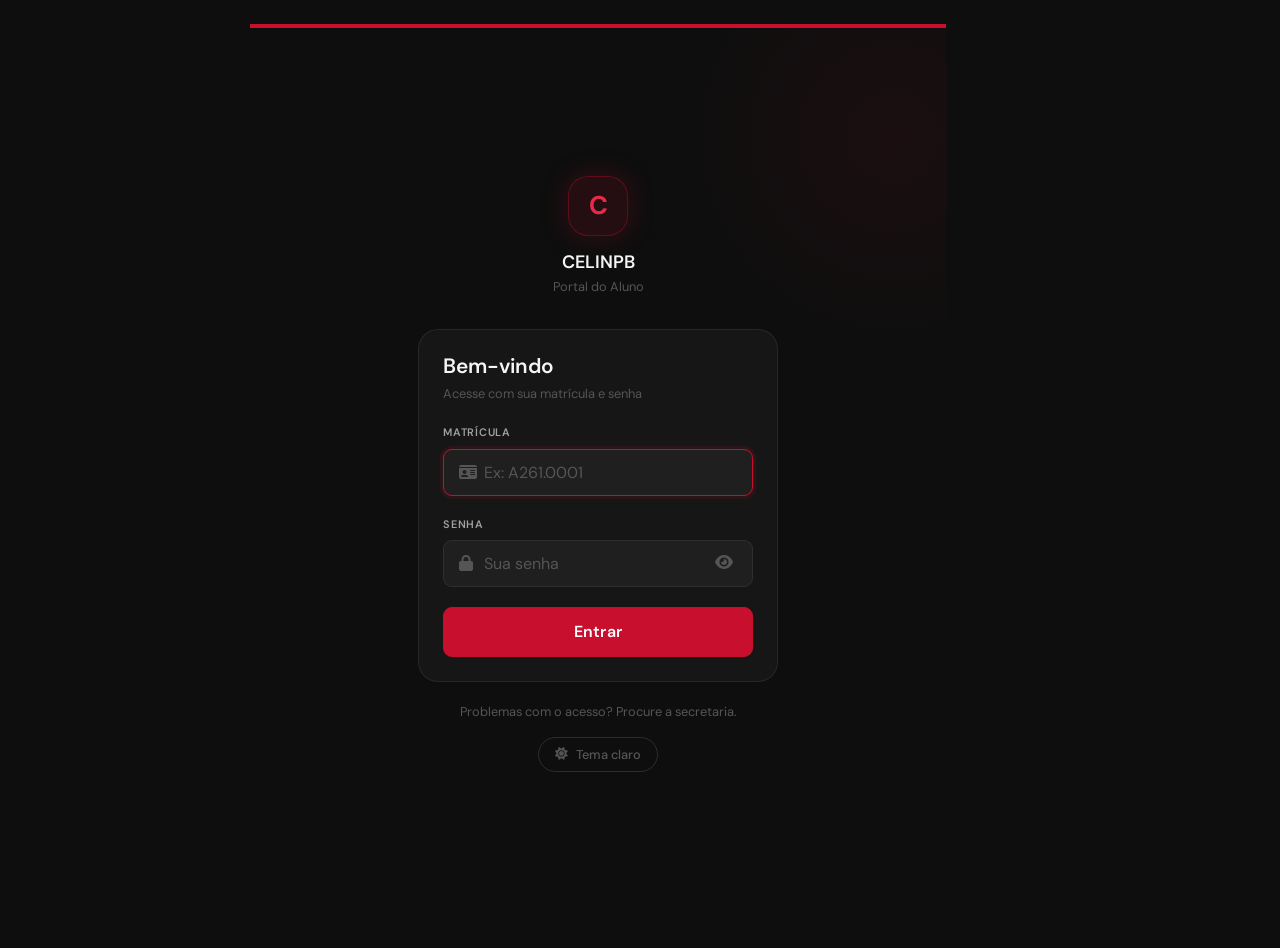
==== index.html @ ef1e4c70 "Update index.html" ====
<!DOCTYPE html>
<html lang="pt-BR">
<head>
  <meta charset="UTF-8" />
  <meta name="viewport" content="width=device-width, initial-scale=1.0, maximum-scale=1.0" />
  <meta name="theme-color" content="#0e0e0e" />
  <meta name="description" content="Portal do Aluno — CELINPB" />
  <title>Portal do Aluno — CELINPB</title>

  <!-- Fontes -->
  <link rel="preconnect" href="https://fonts.googleapis.com" />
  <link rel="preconnect" href="https://fonts.gstatic.com" crossorigin />
  <link href="https://fonts.googleapis.com/css2?family=DM+Sans:ital,opsz,wght@0,9..40,300;0,9..40,400;0,9..40,500;0,9..40,600;0,9..40,700;1,9..40,400&family=DM+Mono:wght@400;500&display=swap" rel="stylesheet" />

  <!-- Ícones -->
  <link rel="stylesheet" href="https://cdnjs.cloudflare.com/ajax/libs/font-awesome/6.5.0/css/all.min.css" />

  <!-- Estilos (ordem importa) -->
  <link rel="stylesheet" href="assets/css/tokens.css" />
  <link rel="stylesheet" href="assets/css/base.css" />
  <link rel="stylesheet" href="assets/css/components.css" />
  <link rel="stylesheet" href="assets/css/layout.css" />
</head>
<body>

  <!-- Splash de carregamento -->
  <div id="app-loading">
    <div class="loading-inner">
      <div class="loading-logo">
        <span class="logo-sigla">C</span>
      </div>
      <div class="loading-bar">
        <div class="loading-bar-fill"></div>
      </div>
    </div>
  </div>

  <!-- Container principal da SPA -->
  <div id="app" class="hidden">
    <header id="app-header" class="hidden"></header>
    <main   id="app-content"></main>
    <nav    id="app-nav"     class="hidden"></nav>
  </div>

  <!-- Toasts -->
  <div id="toast-container" aria-live="polite"></div>

  <!-- Modal -->
  <div id="modal-overlay" class="hidden">
    <div id="modal-box">
      <div id="modal-content"></div>
    </div>
  </div>

  <!-- Scripts (ordem de dependência) -->
  <script src="assets/js/config.js"></script>
  <script src="assets/js/api.js"></script>
  <script src="assets/js/auth.js"></script>
  <script src="assets/js/components.js"></script>
  <script src="assets/js/layout.js"></script>
  <script src="assets/js/pages.js"></script>
  <!-- Páginas de módulos (carregadas antes do router) -->
  <script src="pages/admin.js"></script>
  <script src="pages/avisos.js"></script>
  <script src="pages/calendario.js"></script>
  <script src="pages/turmas.js"></script>
  <script src="assets/js/router.js"></script>

</body>
</html>
---- assets/css/tokens.css ----
/* ============================================================
   tokens.css — Design tokens
   Portal do Aluno — CELINPB
   Paleta inspirada na bandeira da Paraíba: vermelho, preto, branco
   ============================================================ */

:root {

  /* ── Paleta base ──────────────────────────────────────────
     Preto como fundo dominante (profundo, não chapado).
     Vermelho paraibano como acento principal.
     Branco e cinzas para texto e superfícies.
  ─────────────────────────────────────────────────────────── */

  /* Vermelho da bandeira da Paraíba */
  --red           : #C8102E;   /* vermelho principal */
  --red-light     : #e8294a;   /* hover / destaque */
  --red-dark      : #9e0c23;   /* pressed */
  --red-muted     : rgba(200, 16, 46, 0.12);
  --red-border    : rgba(200, 16, 46, 0.35);

  /* Fundos — escala de preto */
  --bg-base       : #0e0e0e;   /* fundo da página */
  --bg-surface    : #161616;   /* cards, painéis */
  --bg-elevated   : #1f1f1f;   /* dropdowns, itens hover */
  --bg-subtle     : #272727;   /* zebra, separadores */
  --bg-overlay    : rgba(0, 0, 0, 0.80);

  /* Texto — escala de branco */
  --text-primary  : #f5f5f5;
  --text-secondary: #a0a0a0;
  --text-muted    : #555555;
  --text-inverse  : #ffffff;   /* sobre vermelho */

  /* Bordas */
  --border        : rgba(255, 255, 255, 0.07);
  --border-strong : rgba(255, 255, 255, 0.13);
  --border-red    : var(--red-border);

  /* Estados semânticos */
  --success       : #4ade80;
  --success-muted : rgba(74, 222, 128, 0.10);
  --warning       : #fbbf24;
  --warning-muted : rgba(251, 191, 36, 0.10);
  --danger        : #f87171;
  --danger-muted  : rgba(248, 113, 113, 0.10);
  --info          : #60a5fa;
  --info-muted    : rgba(96, 165, 250, 0.10);

  /* Acento secundário (branco suave — links, ícones informativos) */
  --white-accent  : rgba(255, 255, 255, 0.85);

  /* ── Tipografia ───────────────────────────────────────────
     DM Sans: limpa, neutra, excelente em mobile
     DM Mono: matrícula, códigos
  ─────────────────────────────────────────────────────────── */

  --font-sans : 'DM Sans', system-ui, sans-serif;
  --font-mono : 'DM Mono', monospace;

  --text-xs   : 0.68rem;
  --text-sm   : 0.80rem;
  --text-base : 0.925rem;
  --text-md   : 1.0rem;
  --text-lg   : 1.125rem;
  --text-xl   : 1.30rem;
  --text-2xl  : 1.6rem;
  --text-3xl  : 2.1rem;

  --weight-light   : 300;
  --weight-regular : 400;
  --weight-medium  : 500;
  --weight-semibold: 600;
  --weight-bold    : 700;

  --leading-tight  : 1.2;
  --leading-normal : 1.5;
  --leading-loose  : 1.7;

  /* ── Espaçamento (escala 4px) ─────────────────────────── */

  --space-1  : 0.25rem;
  --space-2  : 0.5rem;
  --space-3  : 0.75rem;
  --space-4  : 1.0rem;
  --space-5  : 1.25rem;
  --space-6  : 1.5rem;
  --space-8  : 2.0rem;
  --space-10 : 2.5rem;
  --space-12 : 3.0rem;
  --space-16 : 4.0rem;

  /* ── Bordas e raios ──────────────────────────────────────*/

  --radius-sm  : 5px;
  --radius-md  : 9px;
  --radius-lg  : 14px;
  --radius-xl  : 20px;
  --radius-full: 9999px;

  /* ── Sombras ─────────────────────────────────────────────*/

  --shadow-sm   : 0 1px 4px rgba(0,0,0,0.5);
  --shadow-md   : 0 4px 18px rgba(0,0,0,0.5);
  --shadow-lg   : 0 8px 36px rgba(0,0,0,0.6);
  --shadow-red  : 0 0 28px rgba(200, 16, 46, 0.22);

  /* ── Transições ──────────────────────────────────────────*/

  --transition-fast : 110ms ease;
  --transition-base : 200ms ease;
  --transition-slow : 360ms cubic-bezier(0.4, 0, 0.2, 1);

  /* ── Layout ──────────────────────────────────────────────*/

  --header-height : 54px;
  --nav-height    : 62px;
  --content-max   : 480px;
  --page-padding  : var(--space-4);
}

/* ============================================================
   TEMA CLARO — ativado pela classe .tema-claro no <html>
   Mantém vermelho PB como acento; fundo branco, texto escuro.
   ============================================================ */

html.tema-claro {

  /* Vermelho — igual nos dois temas (identidade da bandeira) */
  --red           : #C8102E;
  --red-light     : #e8294a;
  --red-dark      : #9e0c23;
  --red-muted     : rgba(200, 16, 46, 0.08);
  --red-border    : rgba(200, 16, 46, 0.25);

  /* Fundos — escala de branco */
  --bg-base       : #f5f5f5;
  --bg-surface    : #ffffff;
  --bg-elevated   : #ebebeb;
  --bg-subtle     : #e0e0e0;
  --bg-overlay    : rgba(0, 0, 0, 0.50);

  /* Texto — escala de preto */
  --text-primary  : #111111;
  --text-secondary: #444444;
  --text-muted    : #888888;
  --text-inverse  : #ffffff;

  /* Bordas */
  --border        : rgba(0, 0, 0, 0.08);
  --border-strong : rgba(0, 0, 0, 0.15);
  --border-red    : var(--red-border);

  /* Estados semânticos */
  --success       : #16a34a;
  --success-muted : rgba(22, 163, 74, 0.10);
  --warning       : #d97706;
  --warning-muted : rgba(217, 119, 6, 0.10);
  --danger        : #dc2626;
  --danger-muted  : rgba(220, 38, 38, 0.10);
  --info          : #2563eb;
  --info-muted    : rgba(37, 99, 235, 0.10);

  /* Sombras mais suaves */
  --shadow-sm   : 0 1px 4px rgba(0,0,0,0.10);
  --shadow-md   : 0 4px 18px rgba(0,0,0,0.10);
  --shadow-lg   : 0 8px 36px rgba(0,0,0,0.12);
  --shadow-red  : 0 0 24px rgba(200, 16, 46, 0.15);
}

/* Transição suave ao trocar de tema */
body, body * {
  transition:
    background-color 220ms ease,
    border-color     220ms ease,
    color            220ms ease,
    box-shadow       220ms ease;
}

/* Restaura transições específicas de componentes */
.btn           { transition: background-color 110ms ease, border-color 110ms ease, transform 110ms ease, opacity 110ms ease !important; }
.toggle        { transition: background-color 200ms ease, border-color 200ms ease !important; }
.toggle::after { transition: transform 200ms ease, background-color 200ms ease !important; }
.nav-item      { transition: background-color 110ms ease, transform 110ms ease !important; }
.module-card   { transition: background-color 200ms ease, border-color 200ms ease, transform 200ms ease !important; }
.spinner       { transition: none !important; }
.loading-bar-fill { transition: none !important; }
---- assets/css/base.css ----
/* ============================================================
   base.css — Reset e estilos globais
   Portal do Aluno — CELINPB
   ============================================================ */

*, *::before, *::after { box-sizing: border-box; margin: 0; padding: 0; }

html {
  font-size: 16px;
  -webkit-text-size-adjust: 100%;
  scroll-behavior: smooth;
}

body {
  font-family: var(--font-sans);
  font-size: var(--text-base);
  font-weight: var(--weight-regular);
  line-height: var(--leading-normal);
  color: var(--text-primary);
  background-color: var(--bg-base);
  min-height: 100dvh;
  overflow-x: hidden;
  -webkit-font-smoothing: antialiased;
}

img, svg { display: block; max-width: 100%; }
button   { font-family: inherit; cursor: pointer; border: none; background: none; }
input, textarea, select { font-family: inherit; font-size: inherit; }
a        { color: var(--red-light); text-decoration: none; }
a:hover  { text-decoration: underline; }
ul, ol   { list-style: none; }

/* ── Tipografia ──────────────────────────────────────────── */

h1, h2, h3, h4 {
  font-weight: var(--weight-semibold);
  line-height: var(--leading-tight);
  color: var(--text-primary);
}
h1 { font-size: var(--text-2xl); }
h2 { font-size: var(--text-xl);  }
h3 { font-size: var(--text-lg);  }
h4 { font-size: var(--text-md);  }

p    { color: var(--text-secondary); line-height: var(--leading-loose); }
small{ font-size: var(--text-sm); color: var(--text-muted); }
code { font-family: var(--font-mono); font-size: var(--text-sm); letter-spacing: 0.04em; }

/* ── Visibilidade ────────────────────────────────────────── */

.hidden    { display: none !important; }
.invisible { visibility: hidden; }
.sr-only   {
  position: absolute; width: 1px; height: 1px;
  padding: 0; margin: -1px; overflow: hidden;
  clip: rect(0,0,0,0); white-space: nowrap; border: 0;
}

/* ── Cores utilitárias ───────────────────────────────────── */

.text-primary   { color: var(--text-primary)   !important; }
.text-secondary { color: var(--text-secondary) !important; }
.text-muted     { color: var(--text-muted)     !important; }
.text-red       { color: var(--red)            !important; }
.text-success   { color: var(--success)        !important; }
.text-danger    { color: var(--danger)         !important; }
.text-warning   { color: var(--warning)        !important; }
.text-info      { color: var(--info)           !important; }
.text-center    { text-align: center; }
.font-semibold  { font-weight: var(--weight-semibold); }
.font-bold      { font-weight: var(--weight-bold); }
.mono           { font-family: var(--font-mono); letter-spacing: 0.04em; }

/* ── Layout utilitários ──────────────────────────────────── */

.flex            { display: flex; }
.flex-col        { flex-direction: column; }
.items-center    { align-items: center; }
.justify-between { justify-content: space-between; }
.justify-center  { justify-content: center; }
.gap-2 { gap: var(--space-2); }
.gap-3 { gap: var(--space-3); }
.gap-4 { gap: var(--space-4); }
.w-full { width: 100%; }

/* ── Scrollbar ───────────────────────────────────────────── */

::-webkit-scrollbar       { width: 3px; height: 3px; }
::-webkit-scrollbar-track { background: var(--bg-base); }
::-webkit-scrollbar-thumb { background: var(--bg-subtle); border-radius: var(--radius-full); }

/* ── Seleção ─────────────────────────────────────────────── */

::selection { background: var(--red-muted); color: var(--red-light); }

/* ── Animações ───────────────────────────────────────────── */

@keyframes fadeIn    { from { opacity: 0; transform: translateY(6px); } to { opacity: 1; transform: none; } }
@keyframes fadeInFlat{ from { opacity: 0; } to { opacity: 1; } }
@keyframes slideUp   { from { opacity: 0; transform: translateY(22px); } to { opacity: 1; transform: none; } }
@keyframes pulse     { 0%,100% { opacity: 1; } 50% { opacity: 0.35; } }
@keyframes spin      { to { transform: rotate(360deg); } }
@keyframes loadBar   { 0% { width: 0; } 35% { width: 42%; } 75% { width: 80%; } 100% { width: 100%; } }

.animate-fade-in  { animation: fadeIn 0.3s ease both; }
.animate-slide-up { animation: slideUp 0.35s ease both; }
---- assets/css/components.css ----
/* ============================================================
   components.css — Componentes reutilizáveis
   Portal do Aluno — CELINPB
   ============================================================ */


/* ══════════════════════════════════════════════════════════
   BOTÕES
══════════════════════════════════════════════════════════ */

.btn {
  display: inline-flex;
  align-items: center;
  justify-content: center;
  gap: var(--space-2);
  padding: var(--space-3) var(--space-5);
  font-family: var(--font-sans);
  font-size: var(--text-base);
  font-weight: var(--weight-semibold);
  line-height: 1;
  border-radius: var(--radius-md);
  border: 1px solid transparent;
  cursor: pointer;
  transition: all var(--transition-base);
  white-space: nowrap;
  user-select: none;
  -webkit-tap-highlight-color: transparent;
  letter-spacing: 0.01em;
}

.btn:disabled { opacity: 0.4; cursor: not-allowed; pointer-events: none; }

/* Primário — vermelho sólido */
.btn-primary {
  background: var(--red);
  color: #fff;
  border-color: var(--red);
}
.btn-primary:hover  { background: var(--red-light); border-color: var(--red-light); }
.btn-primary:active { background: var(--red-dark);  transform: scale(0.98); }

/* Secundário — ghost com borda */
.btn-secondary {
  background: transparent;
  color: var(--text-primary);
  border-color: var(--border-strong);
}
.btn-secondary:hover  { background: var(--bg-elevated); }
.btn-secondary:active { transform: scale(0.98); }

/* Ghost — sem borda */
.btn-ghost {
  background: transparent;
  color: var(--text-secondary);
}
.btn-ghost:hover  { background: var(--bg-elevated); color: var(--text-primary); }
.btn-ghost:active { transform: scale(0.98); }

/* Danger */
.btn-danger {
  background: var(--danger-muted);
  color: var(--danger);
  border-color: rgba(248,113,113,0.2);
}
.btn-danger:hover { background: rgba(248,113,113,0.18); }

/* Tamanhos */
.btn-sm   { padding: var(--space-2) var(--space-3); font-size: var(--text-sm); border-radius: var(--radius-sm); }
.btn-lg   { padding: var(--space-4) var(--space-6); font-size: var(--text-md); }
.btn-full { width: 100%; }

/* Loading */
.btn.loading { pointer-events: none; opacity: 0.65; }
.btn.loading::after {
  content: '';
  width: 13px; height: 13px;
  border: 2px solid currentColor;
  border-top-color: transparent;
  border-radius: 50%;
  animation: spin 0.65s linear infinite;
  margin-left: var(--space-2);
}


/* ══════════════════════════════════════════════════════════
   FORMULÁRIOS
══════════════════════════════════════════════════════════ */

.form-group {
  display: flex;
  flex-direction: column;
  gap: var(--space-2);
}

.form-label {
  font-size: var(--text-xs);
  font-weight: var(--weight-semibold);
  color: var(--text-secondary);
  letter-spacing: 0.07em;
  text-transform: uppercase;
}

.form-input {
  width: 100%;
  padding: var(--space-3) var(--space-4);
  background: var(--bg-elevated);
  border: 1px solid var(--border);
  border-radius: var(--radius-md);
  color: var(--text-primary);
  font-size: var(--text-md);
  transition: border-color var(--transition-fast), box-shadow var(--transition-fast);
  outline: none;
  -webkit-appearance: none;
}
.form-input::placeholder { color: var(--text-muted); }
.form-input:focus {
  border-color: var(--red);
  box-shadow: 0 0 0 3px var(--red-muted);
}
.form-input.error {
  border-color: var(--danger);
  box-shadow: 0 0 0 3px rgba(248,113,113,0.10);
}

/* Input com ícone */
.input-wrapper { position: relative; }
.input-wrapper .form-input  { padding-left: var(--space-10); }
.input-wrapper .input-icon  {
  position: absolute; left: var(--space-4); top: 50%;
  transform: translateY(-50%);
  color: var(--text-muted); font-size: var(--text-md); pointer-events: none;
}
.input-wrapper .input-toggle {
  position: absolute; right: var(--space-4); top: 50%;
  transform: translateY(-50%);
  color: var(--text-muted); cursor: pointer;
  padding: var(--space-1); transition: color var(--transition-fast);
}
.input-wrapper .input-toggle:hover { color: var(--text-secondary); }

.form-hint  { font-size: var(--text-sm); color: var(--text-muted); }
.form-error { font-size: var(--text-sm); color: var(--danger); display: flex; align-items: center; gap: 4px; }


/* ══════════════════════════════════════════════════════════
   CARDS
══════════════════════════════════════════════════════════ */

.card {
  background: var(--bg-surface);
  border: 1px solid var(--border);
  border-radius: var(--radius-lg);
  padding: var(--space-5);
}

.card-hover { transition: border-color var(--transition-base), background var(--transition-base); cursor: pointer; }
.card-hover:hover { background: var(--bg-elevated); border-color: var(--border-strong); }

/* Linha lateral vermelha */
.card-red { border-left: 3px solid var(--red); }

.card-header {
  display: flex; align-items: center;
  justify-content: space-between;
  margin-bottom: var(--space-4);
}
.card-title    { font-size: var(--text-md); font-weight: var(--weight-semibold); }
.card-subtitle { font-size: var(--text-sm); color: var(--text-muted); margin-top: var(--space-1); }


/* ══════════════════════════════════════════════════════════
   BADGES
══════════════════════════════════════════════════════════ */

.badge {
  display: inline-flex; align-items: center; gap: 3px;
  padding: 2px var(--space-2);
  font-size: var(--text-xs); font-weight: var(--weight-semibold);
  border-radius: var(--radius-full);
  letter-spacing: 0.05em; text-transform: uppercase;
}
.badge-success { background: var(--success-muted); color: var(--success); }
.badge-danger  { background: var(--danger-muted);  color: var(--danger);  }
.badge-warning { background: var(--warning-muted); color: var(--warning); }
.badge-info    { background: var(--info-muted);    color: var(--info);    }
.badge-red     { background: var(--red-muted);     color: var(--red-light); }
.badge-neutral { background: var(--bg-elevated);   color: var(--text-secondary); }


/* ══════════════════════════════════════════════════════════
   MODULE CARD (home)
══════════════════════════════════════════════════════════ */

.module-card {
  display: flex;
  align-items: center;
  gap: var(--space-4);
  padding: var(--space-4);
  background: var(--bg-surface);
  border: 1px solid var(--border);
  border-radius: var(--radius-lg);
  cursor: pointer;
  transition: all var(--transition-base);
  -webkit-tap-highlight-color: transparent;
  animation: fadeIn 0.3s ease both;
}
.module-card:hover, .module-card:active {
  background: var(--bg-elevated);
  border-color: var(--border-strong);
  transform: translateX(3px);
}

.module-card-icon {
  width: 42px; height: 42px;
  border-radius: var(--radius-md);
  background: var(--red-muted);
  border: 1px solid var(--red-border);
  color: var(--red-light);
  display: flex; align-items: center; justify-content: center;
  font-size: var(--text-lg); flex-shrink: 0;
}

.module-card-info { flex: 1; min-width: 0; }
.module-card-name {
  font-size: var(--text-base);
  font-weight: var(--weight-semibold);
  color: var(--text-primary);
  white-space: nowrap; overflow: hidden; text-overflow: ellipsis;
}
.module-card-desc { font-size: var(--text-sm); color: var(--text-muted); margin-top: 2px; }
.module-card-arrow { color: var(--text-muted); font-size: var(--text-sm); flex-shrink: 0; }


/* ══════════════════════════════════════════════════════════
   TOAST
══════════════════════════════════════════════════════════ */

#toast-container {
  position: fixed;
  bottom: calc(var(--nav-height) + var(--space-4));
  left: 50%; transform: translateX(-50%);
  z-index: 9999;
  display: flex; flex-direction: column;
  gap: var(--space-2); align-items: center;
  pointer-events: none;
  width: 92%; max-width: 400px;
}

.toast {
  display: flex; align-items: center; gap: var(--space-3);
  padding: var(--space-3) var(--space-4);
  background: var(--bg-elevated);
  border: 1px solid var(--border-strong);
  border-radius: var(--radius-md);
  box-shadow: var(--shadow-lg);
  font-size: var(--text-sm); font-weight: var(--weight-medium);
  color: var(--text-primary);
  animation: slideUp 0.28s ease both;
  pointer-events: all; width: 100%;
}
.toast-success { border-left: 3px solid var(--success); }
.toast-error   { border-left: 3px solid var(--danger);  }
.toast-warning { border-left: 3px solid var(--warning); }
.toast-info    { border-left: 3px solid var(--info);    }
.toast-icon { font-size: var(--text-md); flex-shrink: 0; }
.toast-success .toast-icon { color: var(--success); }
.toast-error   .toast-icon { color: var(--danger);  }
.toast-warning .toast-icon { color: var(--warning); }
.toast-info    .toast-icon { color: var(--info);    }
.toast-out { animation: fadeInFlat 0.2s ease reverse both; }


/* ══════════════════════════════════════════════════════════
   MODAL
══════════════════════════════════════════════════════════ */

#modal-overlay {
  position: fixed; inset: 0;
  background: var(--bg-overlay);
  backdrop-filter: blur(4px);
  z-index: 9000;
  display: flex; align-items: flex-end; justify-content: center;
  animation: fadeInFlat 0.2s ease both;
}
@media (min-width: 480px) {
  #modal-overlay { align-items: center; padding: var(--space-4); }
}

#modal-box {
  background: var(--bg-surface);
  border: 1px solid var(--border-strong);
  border-radius: var(--radius-xl) var(--radius-xl) 0 0;
  width: 100%; max-width: 460px;
  max-height: 85dvh; overflow-y: auto;
  padding: var(--space-6);
  animation: slideUp 0.3s ease both;
}
@media (min-width: 480px) {
  #modal-box { border-radius: var(--radius-xl); max-height: 80vh; }
}

.modal-title  { font-size: var(--text-lg); font-weight: var(--weight-semibold); margin-bottom: var(--space-2); }
.modal-body   { color: var(--text-secondary); margin-bottom: var(--space-6); line-height: var(--leading-loose); }
.modal-footer { display: flex; gap: var(--space-3); justify-content: flex-end; }


/* ══════════════════════════════════════════════════════════
   SPINNER
══════════════════════════════════════════════════════════ */

.spinner {
  display: inline-block;
  width: 20px; height: 20px;
  border: 2px solid var(--border-strong);
  border-top-color: var(--red);
  border-radius: 50%;
  animation: spin 0.65s linear infinite;
}
.spinner-lg { width: 34px; height: 34px; border-width: 3px; }
.spinner-center { display: flex; justify-content: center; align-items: center; padding: var(--space-12); }


/* ══════════════════════════════════════════════════════════
   TOGGLE SWITCH
══════════════════════════════════════════════════════════ */

.toggle-wrapper { display: flex; align-items: center; gap: var(--space-3); cursor: pointer; user-select: none; }

.toggle {
  position: relative;
  width: 42px; height: 23px;
  background: var(--bg-subtle);
  border-radius: var(--radius-full);
  border: 1px solid var(--border-strong);
  transition: all var(--transition-base); flex-shrink: 0;
}
.toggle::after {
  content: '';
  position: absolute; top: 3px; left: 3px;
  width: 15px; height: 15px;
  background: var(--text-muted); border-radius: 50%;
  transition: all var(--transition-base);
}
.toggle.active { background: var(--red-muted); border-color: var(--red); }
.toggle.active::after { transform: translateX(19px); background: var(--red); }
.toggle-label { font-size: var(--text-base); color: var(--text-secondary); }


/* ══════════════════════════════════════════════════════════
   DIVIDER
══════════════════════════════════════════════════════════ */

.divider { display: flex; align-items: center; gap: var(--space-3); color: var(--text-muted); font-size: var(--text-sm); }
.divider::before, .divider::after { content: ''; flex: 1; height: 1px; background: var(--border); }


/* ══════════════════════════════════════════════════════════
   INFO LIST
══════════════════════════════════════════════════════════ */

.info-list { display: flex; flex-direction: column; }
.info-item {
  display: flex; justify-content: space-between; align-items: baseline;
  gap: var(--space-4); padding: var(--space-3) 0;
  border-bottom: 1px solid var(--border);
}
.info-item:last-child { border-bottom: none; }
.info-label { font-size: var(--text-sm); color: var(--text-muted); flex-shrink: 0; }
.info-value { font-size: var(--text-base); color: var(--text-primary); font-weight: var(--weight-medium); text-align: right; }


/* ══════════════════════════════════════════════════════════
   EMPTY STATE
══════════════════════════════════════════════════════════ */

.empty-state {
  display: flex; flex-direction: column; align-items: center;
  justify-content: center; gap: var(--space-3);
  padding: var(--space-12) var(--space-4); text-align: center;
}
.empty-state-icon  { font-size: 2.4rem; color: var(--text-muted); opacity: 0.4; }
.empty-state-title { font-size: var(--text-md); font-weight: var(--weight-semibold); color: var(--text-secondary); }
.empty-state-desc  { font-size: var(--text-sm); color: var(--text-muted); max-width: 260px; }


/* ══════════════════════════════════════════════════════════
   PAINEL ADMIN
══════════════════════════════════════════════════════════ */

/* ── Abas ────────────────────────────────────────────────── */

.admin-tabs {
  display: flex;
  gap: var(--space-1);
  background: var(--bg-surface);
  border: 1px solid var(--border);
  border-radius: var(--radius-lg);
  padding: var(--space-1);
}

.admin-tab {
  flex: 1;
  display: flex;
  align-items: center;
  justify-content: center;
  gap: var(--space-2);
  padding: var(--space-2) var(--space-3);
  border-radius: var(--radius-md);
  font-family: var(--font-sans);
  font-size: var(--text-sm);
  font-weight: var(--weight-medium);
  color: var(--text-muted);
  cursor: pointer;
  transition: all var(--transition-base) !important;
  white-space: nowrap;
  -webkit-tap-highlight-color: transparent;
}

.admin-tab i { font-size: 0.85rem; }

.admin-tab:hover  { color: var(--text-secondary); background: var(--bg-elevated); }
.admin-tab:active { transform: scale(0.97); }

.admin-tab.active {
  background: var(--red-muted);
  color: var(--red-light);
  border: 1px solid var(--red-border);
}


/* ── Lista de toggles (módulos e semestres) ──────────────── */

.admin-toggle-list {
  display: flex;
  flex-direction: column;
  gap: 0;
}

.admin-toggle-item {
  display: flex;
  align-items: center;
  justify-content: space-between;
  gap: var(--space-4);
  padding: var(--space-3) 0;
  border-bottom: 1px solid var(--border);
}
.admin-toggle-item:last-child { border-bottom: none; }

.admin-toggle-info {
  display: flex;
  align-items: center;
  gap: var(--space-3);
  flex: 1;
  min-width: 0;
}

.admin-toggle-icon {
  width: 34px; height: 34px;
  border-radius: var(--radius-md);
  background: var(--red-muted);
  border: 1px solid var(--red-border);
  color: var(--red-light);
  display: flex; align-items: center; justify-content: center;
  font-size: 0.85rem; flex-shrink: 0;
}

.admin-toggle-nome {
  font-size: var(--text-base);
  font-weight: var(--weight-medium);
  color: var(--text-primary);
  white-space: nowrap;
  overflow: hidden;
  text-overflow: ellipsis;
}

.admin-toggle-sub {
  display: flex;
  align-items: center;
  gap: var(--space-2);
  margin-top: 3px;
}

/* Oculta o label de texto do toggle nesta lista (ícone já identifica) */
.admin-toggle-item .toggle-label { display: none; }


/* ── Dica informativa ────────────────────────────────────── */

.admin-info-hint {
  margin-top: var(--space-4);
  font-size: var(--text-sm);
  color: var(--text-muted);
  display: flex;
  align-items: flex-start;
  gap: var(--space-2);
  line-height: var(--leading-loose);
}
.admin-info-hint i { color: var(--info); flex-shrink: 0; margin-top: 3px; }


/* ── Lista de usuários ───────────────────────────────────── */

.admin-usuarios-lista {
  display: flex;
  flex-direction: column;
  gap: 0;
}

.admin-usuario-item {
  display: flex;
  align-items: center;
  justify-content: space-between;
  gap: var(--space-3);
  padding: var(--space-3) 0;
  border-bottom: 1px solid var(--border);
  transition: opacity var(--transition-base) !important;
}
.admin-usuario-item:last-child { border-bottom: none; }
.admin-usuario-item.bloqueado  { opacity: 0.55; }

.admin-usuario-info { flex: 1; min-width: 0; }

.admin-usuario-login {
  font-size: var(--text-base);
  font-weight: var(--weight-medium);
  color: var(--text-primary);
  display: block;
  white-space: nowrap;
  overflow: hidden;
  text-overflow: ellipsis;
}

.admin-usuario-meta {
  display: flex;
  flex-wrap: wrap;
  gap: var(--space-1);
  margin-top: var(--space-2);
}

.admin-usuario-acoes { flex-shrink: 0; }

.btn-usuario-menu {
  width: 32px; height: 32px;
  border-radius: var(--radius-md);
  color: var(--text-muted);
  display: flex; align-items: center; justify-content: center;
  transition: all var(--transition-fast) !important;
}
.btn-usuario-menu:hover {
  background: var(--bg-elevated);
  color: var(--text-primary);
}


/* ══════════════════════════════════════════════════════════
   AVISOS
══════════════════════════════════════════════════════════ */

.aviso-card {
  background: var(--bg-surface);
  border: 1px solid var(--border);
  border-radius: var(--radius-lg);
  padding: var(--space-5);
  display: flex;
  flex-direction: column;
  gap: var(--space-3);
  margin-bottom: var(--space-3);
  border-left: 3px solid var(--red);
  transition: border-color var(--transition-base), background var(--transition-base);
}

.aviso-card.aviso-inativo {
  border-left-color: var(--border-strong);
  opacity: 0.6;
}

.aviso-header {
  display: flex;
  align-items: center;
  justify-content: space-between;
  gap: var(--space-3);
}

.aviso-header-left {
  display: flex;
  align-items: center;
  gap: var(--space-2);
  flex-wrap: wrap;
}

.aviso-periodo {
  font-size: var(--text-xs);
  color: var(--text-muted);
  display: flex;
  align-items: center;
  gap: var(--space-1);
}

.aviso-acoes {
  display: flex;
  gap: var(--space-1);
  flex-shrink: 0;
}

.aviso-titulo {
  font-size: var(--text-md);
  font-weight: var(--weight-semibold);
  color: var(--text-primary);
  line-height: var(--leading-tight);
}

.aviso-corpo {
  font-size: var(--text-base);
  color: var(--text-secondary);
  line-height: var(--leading-loose);
  white-space: pre-wrap;
}

.aviso-autor {
  font-size: var(--text-xs);
  color: var(--text-muted);
  margin-top: var(--space-1);
}


/* ══════════════════════════════════════════════════════════
   CALENDÁRIO
══════════════════════════════════════════════════════════ */

/* Cores por tipo de evento */
:root {
  --cal-prova  : #f87171;
  --cal-evento : #60a5fa;
  --cal-prazo  : #fbbf24;
  --cal-feriado: #4ade80;
  --cal-aviso  : #c084fc;
  --cal-neutral: #6b7280;
}

/* ── Toolbar ─────────────────────────────────────────────── */

.cal-toolbar {
  display: flex;
  align-items: center;
  justify-content: space-between;
  margin-bottom: var(--space-3);
}

.cal-view-toggle {
  display: flex;
  background: var(--bg-surface);
  border: 1px solid var(--border);
  border-radius: var(--radius-md);
  padding: 3px;
  gap: 3px;
}

.cal-view-btn {
  display: flex;
  align-items: center;
  gap: var(--space-2);
  padding: var(--space-2) var(--space-3);
  border-radius: var(--radius-sm);
  font-family: var(--font-sans);
  font-size: var(--text-sm);
  font-weight: var(--weight-medium);
  color: var(--text-muted);
  cursor: pointer;
  transition: all var(--transition-fast) !important;
}
.cal-view-btn.active {
  background: var(--red-muted);
  color: var(--red-light);
  border: 1px solid var(--red-border);
}

/* ── Label do semestre ───────────────────────────────────── */

.cal-semestre {
  display: inline-flex;
  align-items: center;
  gap: var(--space-2);
  padding: 3px var(--space-3);
  background: var(--red-muted);
  border: 1px solid var(--red-border);
  border-radius: var(--radius-full);
  font-size: var(--text-xs);
  font-weight: var(--weight-semibold);
  color: var(--red-light);
  letter-spacing: 0.04em;
  text-transform: uppercase;
  margin-bottom: var(--space-4);
}

/* ── Grupo de mês ────────────────────────────────────────── */

.cal-mes-grupo {
  margin-bottom: var(--space-6);
}

.cal-mes-header {
  display: flex;
  align-items: baseline;
  gap: var(--space-2);
  font-size: var(--text-md);
  font-weight: var(--weight-semibold);
  color: var(--text-primary);
  margin-bottom: var(--space-3);
  padding-bottom: var(--space-2);
  border-bottom: 1px solid var(--border);
}

.cal-mes-ano {
  font-size: var(--text-sm);
  color: var(--text-muted);
  font-weight: var(--weight-regular);
}

/* ── Visão lista ─────────────────────────────────────────── */

.cal-eventos-lista {
  display: flex;
  flex-direction: column;
  gap: 0;
}

.cal-evento-item {
  display: flex;
  align-items: center;
  gap: var(--space-3);
  padding: var(--space-3) 0;
  border-bottom: 1px solid var(--border);
  transition: opacity var(--transition-base) !important;
}
.cal-evento-item:last-child { border-bottom: none; }
.cal-evento-item.passado    { opacity: 0.45; }

.cal-evento-data {
  display: flex;
  flex-direction: column;
  align-items: center;
  min-width: 36px;
  flex-shrink: 0;
}
.cal-evento-dia {
  font-size: var(--text-lg);
  font-weight: var(--weight-bold);
  color: var(--text-primary);
  line-height: 1;
}
.cal-evento-diasem {
  font-size: var(--text-xs);
  color: var(--text-muted);
  text-transform: uppercase;
  letter-spacing: 0.05em;
}

.cal-evento-dot {
  width: 8px; height: 8px;
  border-radius: 50%;
  flex-shrink: 0;
}

.cal-evento-info {
  flex: 1;
  min-width: 0;
  display: flex;
  flex-direction: column;
  gap: 3px;
}
.cal-evento-titulo {
  font-size: var(--text-base);
  font-weight: var(--weight-medium);
  color: var(--text-primary);
}
.cal-evento-desc {
  font-size: var(--text-sm);
  color: var(--text-muted);
}

.cal-evento-acoes {
  display: flex;
  gap: var(--space-1);
  flex-shrink: 0;
}

/* ── Visão grade ─────────────────────────────────────────── */

.cal-grade {
  display: grid;
  grid-template-columns: repeat(7, 1fr);
  gap: 2px;
}

.cal-grade-header {
  text-align: center;
  font-size: var(--text-xs);
  font-weight: var(--weight-semibold);
  color: var(--text-muted);
  padding: var(--space-1) 0;
  text-transform: uppercase;
  letter-spacing: 0.05em;
}

.cal-grade-celula {
  aspect-ratio: 1;
  border-radius: var(--radius-sm);
  display: flex;
  flex-direction: column;
  align-items: center;
  justify-content: center;
  gap: 2px;
  font-size: var(--text-sm);
  color: var(--text-secondary);
  position: relative;
  cursor: default;
}

.cal-grade-celula.vazia { background: transparent; }

.cal-grade-celula.hoje .cal-grade-num {
  background: var(--red);
  color: #fff;
  border-radius: 50%;
  width: 24px; height: 24px;
  display: flex;
  align-items: center;
  justify-content: center;
  font-weight: var(--weight-bold);
}

.cal-grade-celula.tem-evento {
  background: var(--bg-elevated);
  cursor: pointer;
}

.cal-grade-num {
  font-size: var(--text-sm);
  line-height: 1;
}

.cal-grade-dot {
  width: 5px; height: 5px;
  border-radius: 50%;
}


/* ══════════════════════════════════════════════════════════
   TURMAS ATUAIS
══════════════════════════════════════════════════════════ */

/* ── Card da turma ───────────────────────────────────────── */

.turma-card {
  background: var(--bg-surface);
  border: 1px solid var(--border);
  border-radius: var(--radius-lg);
  overflow: hidden;
  margin-bottom: var(--space-4);
}

.turma-header {
  display: flex;
  align-items: center;
  justify-content: space-between;
  gap: var(--space-3);
  padding: var(--space-4) var(--space-5);
  border-bottom: 1px solid var(--border);
}

.turma-header-left {
  display: flex;
  align-items: center;
  gap: var(--space-3);
  flex: 1;
  min-width: 0;
}

.turma-idioma-badge {
  width: 42px; height: 42px;
  border-radius: var(--radius-md);
  background: var(--red-muted);
  border: 1px solid var(--red-border);
  color: var(--red-light);
  font-size: var(--text-sm);
  font-weight: var(--weight-bold);
  display: flex; align-items: center; justify-content: center;
  flex-shrink: 0;
  letter-spacing: 0.04em;
}

.turma-nome {
  font-size: var(--text-base);
  font-weight: var(--weight-semibold);
  color: var(--text-primary);
  white-space: nowrap; overflow: hidden; text-overflow: ellipsis;
}

.turma-sub {
  font-size: var(--text-sm);
  color: var(--text-muted);
  margin-top: 2px;
}

/* ── Links rápidos ───────────────────────────────────────── */

.turma-links {
  display: flex;
  gap: var(--space-2);
  padding: var(--space-3) var(--space-5);
  border-bottom: 1px solid var(--border);
  flex-wrap: wrap;
}

.turma-link {
  display: inline-flex;
  align-items: center;
  gap: var(--space-2);
  padding: var(--space-1) var(--space-3);
  border-radius: var(--radius-full);
  background: var(--bg-elevated);
  border: 1px solid var(--border);
  font-size: var(--text-sm);
  font-weight: var(--weight-medium);
  color: var(--text-secondary);
  text-decoration: none;
  transition: all var(--transition-fast) !important;
}
.turma-link:hover {
  background: var(--red-muted);
  border-color: var(--red-border);
  color: var(--red-light);
  text-decoration: none;
}

/* ── Frequência resumo ───────────────────────────────────── */

.freq-resumo {
  padding: var(--space-4) var(--space-5);
  border-bottom: 1px solid var(--border);
}

.freq-resumo-topo {
  display: flex;
  justify-content: space-between;
  align-items: center;
  margin-bottom: var(--space-2);
}

.freq-label {
  font-size: var(--text-sm);
  color: var(--text-muted);
  font-weight: var(--weight-medium);
}

.freq-valor {
  font-size: var(--text-lg);
  font-weight: var(--weight-bold);
}

.freq-barra {
  height: 6px;
  background: var(--bg-elevated);
  border-radius: var(--radius-full);
  overflow: hidden;
  position: relative;
}

.freq-barra-fill {
  height: 100%;
  border-radius: var(--radius-full);
  transition: width 0.6s ease;
}

.freq-alerta {
  display: flex;
  align-items: center;
  gap: var(--space-2);
  margin-top: var(--space-3);
  padding: var(--space-2) var(--space-3);
  background: var(--danger-muted);
  border-radius: var(--radius-md);
  font-size: var(--text-sm);
  color: var(--danger);
  font-weight: var(--weight-medium);
}

/* ── Seções expansíveis ──────────────────────────────────── */

.turma-secao {
  border-bottom: 1px solid var(--border);
}
.turma-secao:last-child { border-bottom: none; }

.turma-secao-header {
  display: flex;
  align-items: center;
  justify-content: space-between;
  padding: var(--space-4) var(--space-5);
  cursor: pointer;
  user-select: none;
  -webkit-tap-highlight-color: transparent;
  transition: background var(--transition-fast) !important;
}
.turma-secao-header:hover { background: var(--bg-elevated); }

.turma-secao-titulo {
  font-size: var(--text-base);
  font-weight: var(--weight-medium);
  color: var(--text-secondary);
  display: flex;
  align-items: center;
  gap: var(--space-2);
}
.turma-secao-titulo i { color: var(--text-muted); font-size: 0.9rem; }

.turma-secao-chevron {
  font-size: var(--text-sm);
  color: var(--text-muted);
  transition: transform var(--transition-base) !important;
}

.turma-secao-corpo {
  display: none;
  padding: 0 var(--space-5) var(--space-4);
}

/* Estado aberto */
.turma-secao.aberta .turma-secao-chevron { transform: rotate(180deg); }
.turma-secao.aberta .turma-secao-corpo   { display: block; }
.turma-secao.aberta .turma-secao-titulo  { color: var(--text-primary); }

/* ── Notas ───────────────────────────────────────────────── */

.nota-componente {
  margin-bottom: var(--space-4);
  padding-bottom: var(--space-4);
  border-bottom: 1px solid var(--border);
}
.nota-componente:last-child { border-bottom: none; margin-bottom: 0; }

.nota-comp-header {
  display: flex;
  justify-content: space-between;
  align-items: center;
  margin-bottom: var(--space-2);
}
.nota-comp-nome   { font-weight: var(--weight-semibold); font-size: var(--text-md); }
.nota-comp-media  { font-size: var(--text-lg); font-weight: var(--weight-bold); display: flex; align-items: center; gap: var(--space-2); }

.nota-subcomps { display: flex; flex-direction: column; gap: var(--space-1); }
.nota-subcomp  {
  display: flex; justify-content: space-between;
  font-size: var(--text-sm); color: var(--text-secondary);
  padding: var(--space-1) 0;
}
.nota-sub-nome  { color: var(--text-muted); }
.nota-sub-valor { font-weight: var(--weight-medium); color: var(--text-primary); }

/* ── Conteúdo ministrado ─────────────────────────────────── */

.conteudo-lista { display: flex; flex-direction: column; gap: 0; }
.conteudo-item  {
  display: flex;
  gap: var(--space-3);
  padding: var(--space-2) 0;
  border-bottom: 1px solid var(--border);
  font-size: var(--text-sm);
}
.conteudo-item:last-child { border-bottom: none; }
.conteudo-data  { color: var(--text-muted); flex-shrink: 0; font-family: var(--font-mono); font-size: var(--text-xs); padding-top: 2px; }
.conteudo-texto { color: var(--text-secondary); }

/* ── Comentários pedagógicos ─────────────────────────────── */

.comentario-item {
  margin-bottom: var(--space-3);
  padding-bottom: var(--space-3);
  border-bottom: 1px solid var(--border);
}
.comentario-item:last-child { border-bottom: none; }
.comentario-meta { display: flex; align-items: center; gap: var(--space-2); margin-bottom: var(--space-2); }
.comentario-data { font-size: var(--text-xs); color: var(--text-muted); margin-left: auto; }
.comentario-texto { font-size: var(--text-sm); color: var(--text-secondary); line-height: var(--leading-loose); }

/* ── Mensagens do professor ──────────────────────────────── */

.mensagem-item {
  margin-bottom: var(--space-3);
  padding: var(--space-3);
  background: var(--bg-elevated);
  border-radius: var(--radius-md);
  border-left: 3px solid var(--red-border);
}
.mensagem-meta  { display: flex; align-items: center; gap: var(--space-2); margin-bottom: var(--space-2); flex-wrap: wrap; }
.mensagem-autor { font-size: var(--text-xs); color: var(--text-muted); font-weight: var(--weight-medium); }
.mensagem-data  { font-size: var(--text-xs); color: var(--text-muted); }
.mensagem-texto { font-size: var(--text-sm); color: var(--text-secondary); line-height: var(--leading-loose); }
---- assets/css/layout.css ----
/* ============================================================
   layout.css — Shell da aplicação e páginas estruturais
   Portal do Aluno — CELINPB
   ============================================================ */


/* ══════════════════════════════════════════════════════════
   LOADING INICIAL
══════════════════════════════════════════════════════════ */

#app-loading {
  position: fixed; inset: 0;
  background: var(--bg-base);
  display: flex; align-items: center; justify-content: center;
  z-index: 10000;
  transition: opacity 0.4s ease;
}
#app-loading.fade-out { opacity: 0; pointer-events: none; }

.loading-inner { display: flex; flex-direction: column; align-items: center; gap: var(--space-8); }

.loading-logo {
  width: 72px; height: 72px;
  background: var(--red-muted);
  border: 1px solid var(--red-border);
  border-radius: var(--radius-xl);
  display: flex; align-items: center; justify-content: center;
  box-shadow: var(--shadow-red);
}

.logo-sigla {
  font-family: var(--font-sans);
  font-size: var(--text-3xl);
  font-weight: var(--weight-bold);
  color: var(--red-light);
  line-height: 1;
}

.loading-bar {
  width: 100px; height: 2px;
  background: var(--bg-elevated); border-radius: var(--radius-full); overflow: hidden;
}
.loading-bar-fill {
  height: 100%; background: var(--red);
  border-radius: var(--radius-full);
  animation: loadBar 1.6s ease forwards;
}


/* ══════════════════════════════════════════════════════════
   SHELL PRINCIPAL
══════════════════════════════════════════════════════════ */

#app { display: flex; flex-direction: column; min-height: 100dvh; }


/* ── Header ──────────────────────────────────────────────── */

#app-header {
  position: sticky; top: 0; z-index: 100;
  height: var(--header-height);
  background: var(--bg-surface);
  border-bottom: 1px solid var(--border);
  display: flex; align-items: center;
  padding: 0 var(--page-padding); gap: var(--space-3);
}

.header-back, .header-action {
  width: 34px; height: 34px;
  border-radius: var(--radius-md);
  color: var(--text-secondary);
  display: flex; align-items: center; justify-content: center;
  transition: all var(--transition-fast); flex-shrink: 0; cursor: pointer;
}
.header-back:hover, .header-action:hover { background: var(--bg-elevated); color: var(--text-primary); }

.header-title {
  flex: 1;
  font-size: var(--text-md); font-weight: var(--weight-semibold);
  color: var(--text-primary);
  white-space: nowrap; overflow: hidden; text-overflow: ellipsis;
}


/* ── Conteúdo ────────────────────────────────────────────── */

#app-content {
  flex: 1;
  padding: var(--page-padding);
  padding-bottom: calc(var(--nav-height) + var(--space-4));
  max-width: var(--content-max);
  width: 100%; margin: 0 auto;
}
#app-content.no-nav { padding-bottom: var(--page-padding); }


/* ── Nav inferior (mobile) ───────────────────────────────── */

#app-nav {
  position: fixed; bottom: 0; left: 0; right: 0;
  height: var(--nav-height);
  background: var(--bg-surface);
  border-top: 1px solid var(--border);
  display: flex; align-items: center;
  justify-content: space-around;
  padding: 0 var(--space-2); z-index: 100;
}

.nav-item {
  display: flex; flex-direction: column;
  align-items: center; gap: 3px;
  padding: var(--space-2) var(--space-3);
  border-radius: var(--radius-md);
  cursor: pointer;
  transition: all var(--transition-fast);
  min-width: 50px;
  -webkit-tap-highlight-color: transparent;
}
.nav-item:hover  { background: var(--bg-elevated); }
.nav-item:active { transform: scale(0.91); }

.nav-icon  { font-size: 1.2rem; color: var(--text-muted); transition: color var(--transition-fast); position: relative; }
.nav-label { font-size: 0.60rem; font-weight: var(--weight-semibold); color: var(--text-muted); text-transform: uppercase; letter-spacing: 0.05em; transition: color var(--transition-fast); }

.nav-item.active .nav-icon  { color: var(--red-light); }
.nav-item.active .nav-label { color: var(--red-light); }

/* Indicador ativo — bolinha vermelha abaixo do ícone */
.nav-item.active .nav-icon::after {
  content: '';
  position: absolute; bottom: -5px; left: 50%;
  transform: translateX(-50%);
  width: 4px; height: 4px;
  background: var(--red); border-radius: 50%;
}

.nav-badge {
  position: absolute; top: -4px; right: -6px;
  width: 15px; height: 15px;
  background: var(--red); border-radius: 50%;
  font-size: 8px; font-weight: var(--weight-bold);
  color: #fff;
  display: flex; align-items: center; justify-content: center;
}


/* ══════════════════════════════════════════════════════════
   TELA DE LOGIN
══════════════════════════════════════════════════════════ */

.page-login {
  min-height: 100dvh;
  display: flex; flex-direction: column;
  align-items: center; justify-content: center;
  padding: var(--space-6) var(--page-padding);
  position: relative; overflow: hidden;
}

/* Detalhe decorativo: faixa vermelha no topo (remetendo à bandeira) */
.page-login::before {
  content: '';
  position: absolute; top: 0; left: 0; right: 0;
  height: 4px;
  background: var(--red);
}

/* Halo de luz sutil vermelho no canto superior */
.page-login::after {
  content: '';
  position: absolute; top: -15%; right: -20%;
  width: 55%; height: 55%;
  background: radial-gradient(circle, rgba(200,16,46,0.07) 0%, transparent 70%);
  pointer-events: none;
}

.login-container {
  width: 100%; max-width: 360px;
  position: relative; z-index: 1;
  animation: slideUp 0.45s ease both;
}

/* ── Marca ────────────────────────────────────────────────── */

.login-brand {
  text-align: center;
  margin-bottom: var(--space-8);
}

.login-logo {
  width: 60px; height: 60px;
  background: var(--red-muted);
  border: 1px solid var(--red-border);
  border-radius: var(--radius-xl);
  display: flex; align-items: center; justify-content: center;
  margin: 0 auto var(--space-4);
  box-shadow: var(--shadow-red);
}
.login-logo-text {
  font-size: var(--text-2xl);
  font-weight: var(--weight-bold);
  color: var(--red-light); line-height: 1;
}

.login-school-name {
  font-size: var(--text-lg);
  font-weight: var(--weight-semibold);
  color: var(--text-primary);
  line-height: var(--leading-tight);
}
.login-school-full {
  font-size: var(--text-sm);
  color: var(--text-muted);
  margin-top: var(--space-1);
}

/* ── Card do formulário ──────────────────────────────────── */

.login-card {
  background: var(--bg-surface);
  border: 1px solid var(--border);
  border-radius: var(--radius-xl);
  padding: var(--space-6);
  display: flex; flex-direction: column; gap: var(--space-5);
}

.login-heading { font-size: var(--text-xl); font-weight: var(--weight-semibold); }
.login-subheading { font-size: var(--text-sm); color: var(--text-muted); margin-top: var(--space-1); }

.login-footer {
  text-align: center;
  margin-top: var(--space-5);
  font-size: var(--text-sm);
  color: var(--text-muted);
}


/* ══════════════════════════════════════════════════════════
   HOME (dashboard)
══════════════════════════════════════════════════════════ */

.home-header {
  padding: var(--space-5) 0 var(--space-6);
  animation: fadeIn 0.4s ease both;
}

/* Linha vermelha decorativa ao lado do nome */
.home-greeting-label {
  font-size: var(--text-xs);
  color: var(--text-muted);
  text-transform: uppercase;
  letter-spacing: 0.07em;
  font-weight: var(--weight-semibold);
  display: flex; align-items: center; gap: var(--space-2);
}
.home-greeting-label::before {
  content: '';
  display: inline-block;
  width: 16px; height: 2px;
  background: var(--red);
  border-radius: var(--radius-full);
}

.home-greeting-name {
  font-size: var(--text-2xl);
  font-weight: var(--weight-bold);
  color: var(--text-primary);
  margin-top: var(--space-2);
  line-height: var(--leading-tight);
}

.home-semestre-tag {
  display: inline-flex; align-items: center; gap: var(--space-2);
  margin-top: var(--space-3);
  padding: 3px var(--space-3);
  background: var(--red-muted);
  border: 1px solid var(--red-border);
  border-radius: var(--radius-full);
  font-size: var(--text-xs); font-weight: var(--weight-semibold);
  color: var(--red-light);
  letter-spacing: 0.05em; text-transform: uppercase;
}

.home-section-label {
  font-size: var(--text-xs); font-weight: var(--weight-semibold);
  color: var(--text-muted);
  text-transform: uppercase; letter-spacing: 0.07em;
  margin-bottom: var(--space-3);
}

.home-modules-list { display: flex; flex-direction: column; gap: var(--space-2); }


/* ══════════════════════════════════════════════════════════
   SEÇÃO INTERNA GENÉRICA
══════════════════════════════════════════════════════════ */

.page-section { display: flex; flex-direction: column; gap: var(--space-4); animation: fadeIn 0.3s ease both; }
.section-title    { font-size: var(--text-lg); font-weight: var(--weight-semibold); }
.section-subtitle { font-size: var(--text-sm); color: var(--text-muted); margin-top: var(--space-1); }


/* ══════════════════════════════════════════════════════════
   RESPONSIVO — DESKTOP / TABLET
══════════════════════════════════════════════════════════ */

@media (min-width: 768px) {
  :root {
    --text-base    : 1.0rem;
    --page-padding : var(--space-6);
    --content-max  : 560px;
  }

  /* Nav vira sidebar */
  #app-nav {
    position: fixed;
    top: 0; bottom: auto; left: 0; right: auto;
    height: 100dvh; width: 210px;
    flex-direction: column;
    justify-content: flex-start; align-items: stretch;
    padding: 0 var(--space-3);
    border-top: none; border-right: 1px solid var(--border);
    gap: 2px;
    overflow-y: auto;
  }

  /* Logo no topo da sidebar */
  #app-nav::before {
    content: 'CELINPB';
    display: block;
    font-family: var(--font-sans);
    font-weight: var(--weight-bold);
    font-size: var(--text-lg);
    color: var(--red-light);
    padding: var(--space-6) var(--space-4) var(--space-5);
    letter-spacing: 0.06em;
    border-bottom: 1px solid var(--border);
    margin-bottom: var(--space-3);
  }

  .nav-item {
    flex-direction: row; justify-content: flex-start;
    gap: var(--space-3); padding: var(--space-3) var(--space-4);
    min-width: unset; width: 100%;
    border-radius: var(--radius-md);
  }
  .nav-icon  { font-size: 1.05rem; }
  .nav-label { font-size: var(--text-sm); text-transform: none; letter-spacing: 0; }

  /* Remove o bolinha — desktop usa fundo como indicador */
  .nav-item.active .nav-icon::after { display: none; }
  .nav-item.active {
    background: var(--red-muted);
    border: 1px solid var(--red-border);
  }

  #app-content { margin-left: 210px; padding-bottom: var(--page-padding); max-width: none; }
  #app-header  { margin-left: 210px; }
}

@media (min-width: 1024px) {
  #app-content { max-width: 760px; padding-left: var(--space-10); }
}


/* ══════════════════════════════════════════════════════════
   BOTÃO DE TEMA NA TELA DE LOGIN
══════════════════════════════════════════════════════════ */

.login-tema {
  text-align: center;
  margin-top: var(--space-4);
}

.btn-tema-login {
  display: inline-flex;
  align-items: center;
  gap: var(--space-2);
  padding: var(--space-2) var(--space-4);
  border-radius: var(--radius-full);
  border: 1px solid var(--border-strong);
  background: transparent;
  color: var(--text-muted);
  font-family: var(--font-sans);
  font-size: var(--text-sm);
  font-weight: var(--weight-medium);
  cursor: pointer;
  transition: all var(--transition-base) !important;
}

.btn-tema-login:hover {
  background: var(--bg-elevated);
  color: var(--text-secondary);
  border-color: var(--border-strong);
}

/* ══════════════════════════════════════════════════════════
   AJUSTES DO TEMA CLARO — elementos específicos
══════════════════════════════════════════════════════════ */

/* Faixa vermelha do topo no login — igual nos dois temas */
html.tema-claro .page-login::before {
  background: var(--red);
}

/* Loading logo — borda mais suave no claro */
html.tema-claro .loading-logo,
html.tema-claro .login-logo {
  box-shadow: var(--shadow-red);
}

/* Input — fundo branco puro no tema claro */
html.tema-claro .form-input {
  background: #ffffff;
  border-color: rgba(0,0,0,0.12);
}

html.tema-claro .form-input:focus {
  border-color: var(--red);
  box-shadow: 0 0 0 3px rgba(200, 16, 46, 0.10);
}

/* Header — sombra suave no tema claro */
html.tema-claro #app-header {
  box-shadow: 0 1px 0 var(--border);
}

/* Nav — sombra no topo no mobile */
html.tema-claro #app-nav {
  box-shadow: 0 -1px 0 var(--border);
}

/* Card — sombra mais visível no claro */
html.tema-claro .card {
  box-shadow: var(--shadow-sm);
}

html.tema-claro .module-card {
  box-shadow: var(--shadow-sm);
}

html.tema-claro .module-card:hover {
  box-shadow: var(--shadow-md);
}

/* Login card — sombra no claro */
html.tema-claro .login-card {
  box-shadow: var(--shadow-md);
  border-color: var(--border);
}

/* Scrollbar no tema claro */
html.tema-claro ::-webkit-scrollbar-track { background: var(--bg-elevated); }
html.tema-claro ::-webkit-scrollbar-thumb { background: var(--bg-subtle); }
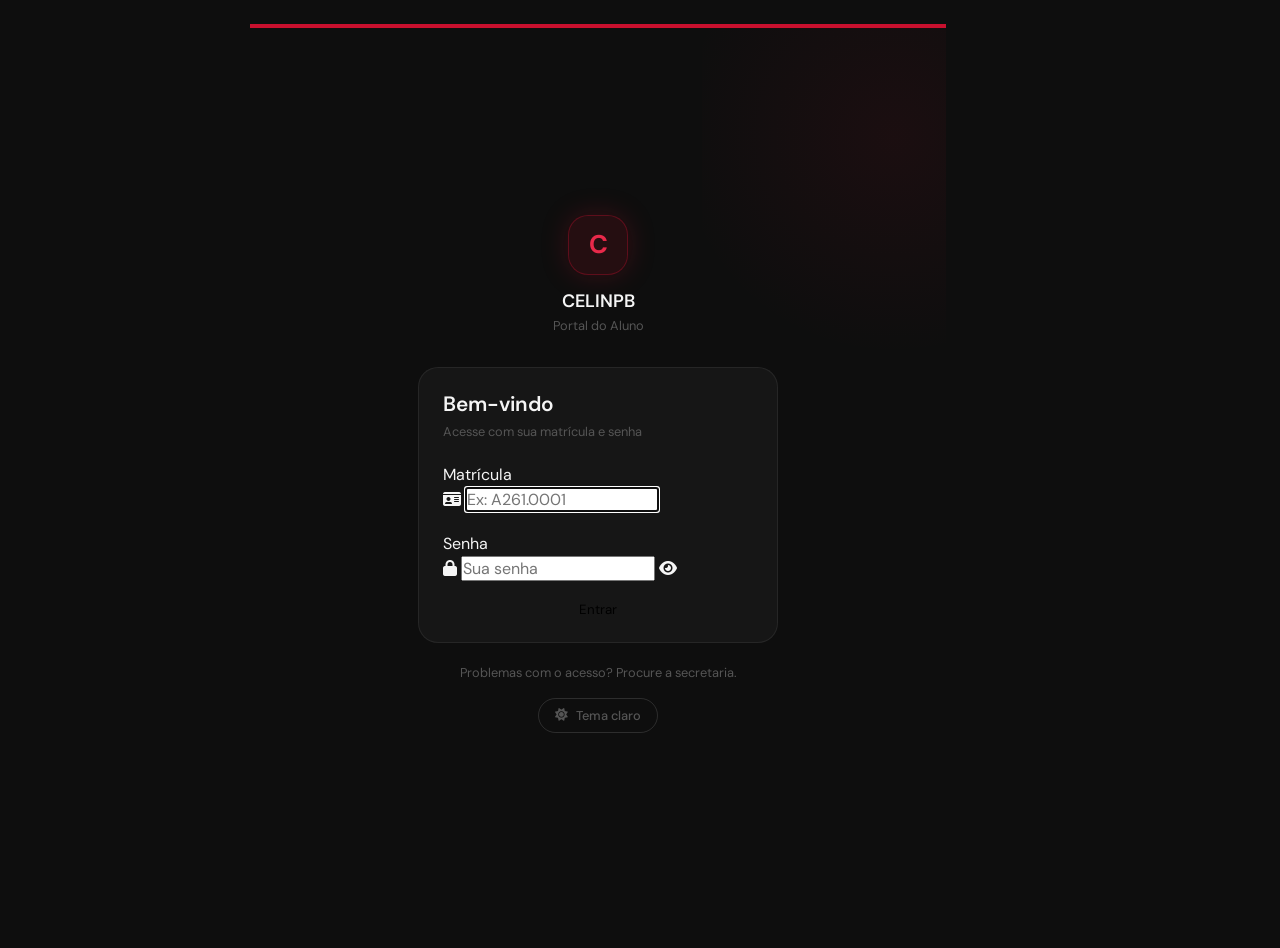
==== commit 150632fd: "Update index.html" ====
--- a/index.html
+++ b/index.html
@@ -64,6 +64,7 @@
   <script src="pages/avisos.js"></script>
   <script src="pages/calendario.js"></script>
   <script src="pages/turmas.js"></script>
+  <script src="pages/documentos.js"></script>
   <script src="assets/js/router.js"></script>
 
 </body>
--- a/assets/css/components.css
+++ b/assets/css/components.css
@@ -1,1098 +1,73 @@
-/* ============================================================
-   components.css — Componentes reutilizáveis
-   Portal do Aluno — CELINPB
-   ============================================================ */
+// ============================================================
+// api.js — Camada de comunicação com o back-end
+// Portal do Aluno — CELINPB
+// ============================================================
 
+const API = (() => {
 
-/* ══════════════════════════════════════════════════════════
-   BOTÕES
-══════════════════════════════════════════════════════════ */
+  const CODES = {
+    NAO_AUTORIZADO  : 401,
+    PROIBIDO        : 403,
+    NAO_ENCONTRADO  : 404,
+    PRIMEIRO_ACESSO : 461,
+    ACESSO_BLOQUEADO: 462,
+    TOKEN_EXPIRADO  : 463,
+    ACAO_INVALIDA   : 400,
+    ERRO_INTERNO    : 500
+  };
 
-.btn {
-  display: inline-flex;
-  align-items: center;
-  justify-content: center;
-  gap: var(--space-2);
-  padding: var(--space-3) var(--space-5);
-  font-family: var(--font-sans);
-  font-size: var(--text-base);
-  font-weight: var(--weight-semibold);
-  line-height: 1;
-  border-radius: var(--radius-md);
-  border: 1px solid transparent;
-  cursor: pointer;
-  transition: all var(--transition-base);
-  white-space: nowrap;
-  user-select: none;
-  -webkit-tap-highlight-color: transparent;
-  letter-spacing: 0.01em;
-}
+  // Todas as requisições usam GET para evitar o preflight CORS do navegador.
+  // O Apps Script só suporta CORS sem configuração adicional via GET (doGet).
+  // Os dados trafegam via query string sobre HTTPS, o que é seguro.
+  async function _get(params, autenticado = true) {
+    const p = { ...params };
+    if (autenticado) { const t = Auth.getToken(); if (t) p.token = t; }
+    const res  = await fetch(`${App.SCRIPT_URL}?${new URLSearchParams(p)}`);
+    const json = await res.json();
+    _global(json);
+    return json;
+  }
 
-.btn:disabled { opacity: 0.4; cursor: not-allowed; pointer-events: none; }
+  function _global(json) {
+    if (!json.success && json.codigo === CODES.TOKEN_EXPIRADO) {
+      Auth.limparSessao();
+      Router.ir('login');
+      Components.toast('Sua sessão expirou. Faça login novamente.', 'warning');
+    }
+  }
 
-/* Primário — vermelho sólido */
-.btn-primary {
-  background: var(--red);
-  color: #fff;
-  border-color: var(--red);
-}
-.btn-primary:hover  { background: var(--red-light); border-color: var(--red-light); }
-.btn-primary:active { background: var(--red-dark);  transform: scale(0.98); }
-
-/* Secundário — ghost com borda */
-.btn-secondary {
-  background: transparent;
-  color: var(--text-primary);
-  border-color: var(--border-strong);
-}
-.btn-secondary:hover  { background: var(--bg-elevated); }
-.btn-secondary:active { transform: scale(0.98); }
-
-/* Ghost — sem borda */
-.btn-ghost {
-  background: transparent;
-  color: var(--text-secondary);
-}
-.btn-ghost:hover  { background: var(--bg-elevated); color: var(--text-primary); }
-.btn-ghost:active { transform: scale(0.98); }
-
-/* Danger */
-.btn-danger {
-  background: var(--danger-muted);
-  color: var(--danger);
-  border-color: rgba(248,113,113,0.2);
-}
-.btn-danger:hover { background: rgba(248,113,113,0.18); }
-
-/* Tamanhos */
-.btn-sm   { padding: var(--space-2) var(--space-3); font-size: var(--text-sm); border-radius: var(--radius-sm); }
-.btn-lg   { padding: var(--space-4) var(--space-6); font-size: var(--text-md); }
-.btn-full { width: 100%; }
-
-/* Loading */
-.btn.loading { pointer-events: none; opacity: 0.65; }
-.btn.loading::after {
-  content: '';
-  width: 13px; height: 13px;
-  border: 2px solid currentColor;
-  border-top-color: transparent;
-  border-radius: 50%;
-  animation: spin 0.65s linear infinite;
-  margin-left: var(--space-2);
-}
-
-
-/* ══════════════════════════════════════════════════════════
-   FORMULÁRIOS
-══════════════════════════════════════════════════════════ */
-
-.form-group {
-  display: flex;
-  flex-direction: column;
-  gap: var(--space-2);
-}
-
-.form-label {
-  font-size: var(--text-xs);
-  font-weight: var(--weight-semibold);
-  color: var(--text-secondary);
-  letter-spacing: 0.07em;
-  text-transform: uppercase;
-}
-
-.form-input {
-  width: 100%;
-  padding: var(--space-3) var(--space-4);
-  background: var(--bg-elevated);
-  border: 1px solid var(--border);
-  border-radius: var(--radius-md);
-  color: var(--text-primary);
-  font-size: var(--text-md);
-  transition: border-color var(--transition-fast), box-shadow var(--transition-fast);
-  outline: none;
-  -webkit-appearance: none;
-}
-.form-input::placeholder { color: var(--text-muted); }
-.form-input:focus {
-  border-color: var(--red);
-  box-shadow: 0 0 0 3px var(--red-muted);
-}
-.form-input.error {
-  border-color: var(--danger);
-  box-shadow: 0 0 0 3px rgba(248,113,113,0.10);
-}
-
-/* Input com ícone */
-.input-wrapper { position: relative; }
-.input-wrapper .form-input  { padding-left: var(--space-10); }
-.input-wrapper .input-icon  {
-  position: absolute; left: var(--space-4); top: 50%;
-  transform: translateY(-50%);
-  color: var(--text-muted); font-size: var(--text-md); pointer-events: none;
-}
-.input-wrapper .input-toggle {
-  position: absolute; right: var(--space-4); top: 50%;
-  transform: translateY(-50%);
-  color: var(--text-muted); cursor: pointer;
-  padding: var(--space-1); transition: color var(--transition-fast);
-}
-.input-wrapper .input-toggle:hover { color: var(--text-secondary); }
-
-.form-hint  { font-size: var(--text-sm); color: var(--text-muted); }
-.form-error { font-size: var(--text-sm); color: var(--danger); display: flex; align-items: center; gap: 4px; }
-
-
-/* ══════════════════════════════════════════════════════════
-   CARDS
-══════════════════════════════════════════════════════════ */
-
-.card {
-  background: var(--bg-surface);
-  border: 1px solid var(--border);
-  border-radius: var(--radius-lg);
-  padding: var(--space-5);
-}
-
-.card-hover { transition: border-color var(--transition-base), background var(--transition-base); cursor: pointer; }
-.card-hover:hover { background: var(--bg-elevated); border-color: var(--border-strong); }
-
-/* Linha lateral vermelha */
-.card-red { border-left: 3px solid var(--red); }
-
-.card-header {
-  display: flex; align-items: center;
-  justify-content: space-between;
-  margin-bottom: var(--space-4);
-}
-.card-title    { font-size: var(--text-md); font-weight: var(--weight-semibold); }
-.card-subtitle { font-size: var(--text-sm); color: var(--text-muted); margin-top: var(--space-1); }
-
-
-/* ══════════════════════════════════════════════════════════
-   BADGES
-══════════════════════════════════════════════════════════ */
-
-.badge {
-  display: inline-flex; align-items: center; gap: 3px;
-  padding: 2px var(--space-2);
-  font-size: var(--text-xs); font-weight: var(--weight-semibold);
-  border-radius: var(--radius-full);
-  letter-spacing: 0.05em; text-transform: uppercase;
-}
-.badge-success { background: var(--success-muted); color: var(--success); }
-.badge-danger  { background: var(--danger-muted);  color: var(--danger);  }
-.badge-warning { background: var(--warning-muted); color: var(--warning); }
-.badge-info    { background: var(--info-muted);    color: var(--info);    }
-.badge-red     { background: var(--red-muted);     color: var(--red-light); }
-.badge-neutral { background: var(--bg-elevated);   color: var(--text-secondary); }
-
-
-/* ══════════════════════════════════════════════════════════
-   MODULE CARD (home)
-══════════════════════════════════════════════════════════ */
-
-.module-card {
-  display: flex;
-  align-items: center;
-  gap: var(--space-4);
-  padding: var(--space-4);
-  background: var(--bg-surface);
-  border: 1px solid var(--border);
-  border-radius: var(--radius-lg);
-  cursor: pointer;
-  transition: all var(--transition-base);
-  -webkit-tap-highlight-color: transparent;
-  animation: fadeIn 0.3s ease both;
-}
-.module-card:hover, .module-card:active {
-  background: var(--bg-elevated);
-  border-color: var(--border-strong);
-  transform: translateX(3px);
-}
-
-.module-card-icon {
-  width: 42px; height: 42px;
-  border-radius: var(--radius-md);
-  background: var(--red-muted);
-  border: 1px solid var(--red-border);
-  color: var(--red-light);
-  display: flex; align-items: center; justify-content: center;
-  font-size: var(--text-lg); flex-shrink: 0;
-}
-
-.module-card-info { flex: 1; min-width: 0; }
-.module-card-name {
-  font-size: var(--text-base);
-  font-weight: var(--weight-semibold);
-  color: var(--text-primary);
-  white-space: nowrap; overflow: hidden; text-overflow: ellipsis;
-}
-.module-card-desc { font-size: var(--text-sm); color: var(--text-muted); margin-top: 2px; }
-.module-card-arrow { color: var(--text-muted); font-size: var(--text-sm); flex-shrink: 0; }
-
-
-/* ══════════════════════════════════════════════════════════
-   TOAST
-══════════════════════════════════════════════════════════ */
-
-#toast-container {
-  position: fixed;
-  bottom: calc(var(--nav-height) + var(--space-4));
-  left: 50%; transform: translateX(-50%);
-  z-index: 9999;
-  display: flex; flex-direction: column;
-  gap: var(--space-2); align-items: center;
-  pointer-events: none;
-  width: 92%; max-width: 400px;
-}
-
-.toast {
-  display: flex; align-items: center; gap: var(--space-3);
-  padding: var(--space-3) var(--space-4);
-  background: var(--bg-elevated);
-  border: 1px solid var(--border-strong);
-  border-radius: var(--radius-md);
-  box-shadow: var(--shadow-lg);
-  font-size: var(--text-sm); font-weight: var(--weight-medium);
-  color: var(--text-primary);
-  animation: slideUp 0.28s ease both;
-  pointer-events: all; width: 100%;
-}
-.toast-success { border-left: 3px solid var(--success); }
-.toast-error   { border-left: 3px solid var(--danger);  }
-.toast-warning { border-left: 3px solid var(--warning); }
-.toast-info    { border-left: 3px solid var(--info);    }
-.toast-icon { font-size: var(--text-md); flex-shrink: 0; }
-.toast-success .toast-icon { color: var(--success); }
-.toast-error   .toast-icon { color: var(--danger);  }
-.toast-warning .toast-icon { color: var(--warning); }
-.toast-info    .toast-icon { color: var(--info);    }
-.toast-out { animation: fadeInFlat 0.2s ease reverse both; }
-
-
-/* ══════════════════════════════════════════════════════════
-   MODAL
-══════════════════════════════════════════════════════════ */
-
-#modal-overlay {
-  position: fixed; inset: 0;
-  background: var(--bg-overlay);
-  backdrop-filter: blur(4px);
-  z-index: 9000;
-  display: flex; align-items: flex-end; justify-content: center;
-  animation: fadeInFlat 0.2s ease both;
-}
-@media (min-width: 480px) {
-  #modal-overlay { align-items: center; padding: var(--space-4); }
-}
-
-#modal-box {
-  background: var(--bg-surface);
-  border: 1px solid var(--border-strong);
-  border-radius: var(--radius-xl) var(--radius-xl) 0 0;
-  width: 100%; max-width: 460px;
-  max-height: 85dvh; overflow-y: auto;
-  padding: var(--space-6);
-  animation: slideUp 0.3s ease both;
-}
-@media (min-width: 480px) {
-  #modal-box { border-radius: var(--radius-xl); max-height: 80vh; }
-}
-
-.modal-title  { font-size: var(--text-lg); font-weight: var(--weight-semibold); margin-bottom: var(--space-2); }
-.modal-body   { color: var(--text-secondary); margin-bottom: var(--space-6); line-height: var(--leading-loose); }
-.modal-footer { display: flex; gap: var(--space-3); justify-content: flex-end; }
-
-
-/* ══════════════════════════════════════════════════════════
-   SPINNER
-══════════════════════════════════════════════════════════ */
-
-.spinner {
-  display: inline-block;
-  width: 20px; height: 20px;
-  border: 2px solid var(--border-strong);
-  border-top-color: var(--red);
-  border-radius: 50%;
-  animation: spin 0.65s linear infinite;
-}
-.spinner-lg { width: 34px; height: 34px; border-width: 3px; }
-.spinner-center { display: flex; justify-content: center; align-items: center; padding: var(--space-12); }
-
-
-/* ══════════════════════════════════════════════════════════
-   TOGGLE SWITCH
-══════════════════════════════════════════════════════════ */
-
-.toggle-wrapper { display: flex; align-items: center; gap: var(--space-3); cursor: pointer; user-select: none; }
-
-.toggle {
-  position: relative;
-  width: 42px; height: 23px;
-  background: var(--bg-subtle);
-  border-radius: var(--radius-full);
-  border: 1px solid var(--border-strong);
-  transition: all var(--transition-base); flex-shrink: 0;
-}
-.toggle::after {
-  content: '';
-  position: absolute; top: 3px; left: 3px;
-  width: 15px; height: 15px;
-  background: var(--text-muted); border-radius: 50%;
-  transition: all var(--transition-base);
-}
-.toggle.active { background: var(--red-muted); border-color: var(--red); }
-.toggle.active::after { transform: translateX(19px); background: var(--red); }
-.toggle-label { font-size: var(--text-base); color: var(--text-secondary); }
-
-
-/* ══════════════════════════════════════════════════════════
-   DIVIDER
-══════════════════════════════════════════════════════════ */
-
-.divider { display: flex; align-items: center; gap: var(--space-3); color: var(--text-muted); font-size: var(--text-sm); }
-.divider::before, .divider::after { content: ''; flex: 1; height: 1px; background: var(--border); }
-
-
-/* ══════════════════════════════════════════════════════════
-   INFO LIST
-══════════════════════════════════════════════════════════ */
-
-.info-list { display: flex; flex-direction: column; }
-.info-item {
-  display: flex; justify-content: space-between; align-items: baseline;
-  gap: var(--space-4); padding: var(--space-3) 0;
-  border-bottom: 1px solid var(--border);
-}
-.info-item:last-child { border-bottom: none; }
-.info-label { font-size: var(--text-sm); color: var(--text-muted); flex-shrink: 0; }
-.info-value { font-size: var(--text-base); color: var(--text-primary); font-weight: var(--weight-medium); text-align: right; }
-
-
-/* ══════════════════════════════════════════════════════════
-   EMPTY STATE
-══════════════════════════════════════════════════════════ */
-
-.empty-state {
-  display: flex; flex-direction: column; align-items: center;
-  justify-content: center; gap: var(--space-3);
-  padding: var(--space-12) var(--space-4); text-align: center;
-}
-.empty-state-icon  { font-size: 2.4rem; color: var(--text-muted); opacity: 0.4; }
-.empty-state-title { font-size: var(--text-md); font-weight: var(--weight-semibold); color: var(--text-secondary); }
-.empty-state-desc  { font-size: var(--text-sm); color: var(--text-muted); max-width: 260px; }
-
-
-/* ══════════════════════════════════════════════════════════
-   PAINEL ADMIN
-══════════════════════════════════════════════════════════ */
-
-/* ── Abas ────────────────────────────────────────────────── */
-
-.admin-tabs {
-  display: flex;
-  gap: var(--space-1);
-  background: var(--bg-surface);
-  border: 1px solid var(--border);
-  border-radius: var(--radius-lg);
-  padding: var(--space-1);
-}
-
-.admin-tab {
-  flex: 1;
-  display: flex;
-  align-items: center;
-  justify-content: center;
-  gap: var(--space-2);
-  padding: var(--space-2) var(--space-3);
-  border-radius: var(--radius-md);
-  font-family: var(--font-sans);
-  font-size: var(--text-sm);
-  font-weight: var(--weight-medium);
-  color: var(--text-muted);
-  cursor: pointer;
-  transition: all var(--transition-base) !important;
-  white-space: nowrap;
-  -webkit-tap-highlight-color: transparent;
-}
-
-.admin-tab i { font-size: 0.85rem; }
-
-.admin-tab:hover  { color: var(--text-secondary); background: var(--bg-elevated); }
-.admin-tab:active { transform: scale(0.97); }
-
-.admin-tab.active {
-  background: var(--red-muted);
-  color: var(--red-light);
-  border: 1px solid var(--red-border);
-}
-
-
-/* ── Lista de toggles (módulos e semestres) ──────────────── */
-
-.admin-toggle-list {
-  display: flex;
-  flex-direction: column;
-  gap: 0;
-}
-
-.admin-toggle-item {
-  display: flex;
-  align-items: center;
-  justify-content: space-between;
-  gap: var(--space-4);
-  padding: var(--space-3) 0;
-  border-bottom: 1px solid var(--border);
-}
-.admin-toggle-item:last-child { border-bottom: none; }
-
-.admin-toggle-info {
-  display: flex;
-  align-items: center;
-  gap: var(--space-3);
-  flex: 1;
-  min-width: 0;
-}
-
-.admin-toggle-icon {
-  width: 34px; height: 34px;
-  border-radius: var(--radius-md);
-  background: var(--red-muted);
-  border: 1px solid var(--red-border);
-  color: var(--red-light);
-  display: flex; align-items: center; justify-content: center;
-  font-size: 0.85rem; flex-shrink: 0;
-}
-
-.admin-toggle-nome {
-  font-size: var(--text-base);
-  font-weight: var(--weight-medium);
-  color: var(--text-primary);
-  white-space: nowrap;
-  overflow: hidden;
-  text-overflow: ellipsis;
-}
-
-.admin-toggle-sub {
-  display: flex;
-  align-items: center;
-  gap: var(--space-2);
-  margin-top: 3px;
-}
-
-/* Oculta o label de texto do toggle nesta lista (ícone já identifica) */
-.admin-toggle-item .toggle-label { display: none; }
-
-
-/* ── Dica informativa ────────────────────────────────────── */
-
-.admin-info-hint {
-  margin-top: var(--space-4);
-  font-size: var(--text-sm);
-  color: var(--text-muted);
-  display: flex;
-  align-items: flex-start;
-  gap: var(--space-2);
-  line-height: var(--leading-loose);
-}
-.admin-info-hint i { color: var(--info); flex-shrink: 0; margin-top: 3px; }
-
-
-/* ── Lista de usuários ───────────────────────────────────── */
-
-.admin-usuarios-lista {
-  display: flex;
-  flex-direction: column;
-  gap: 0;
-}
-
-.admin-usuario-item {
-  display: flex;
-  align-items: center;
-  justify-content: space-between;
-  gap: var(--space-3);
-  padding: var(--space-3) 0;
-  border-bottom: 1px solid var(--border);
-  transition: opacity var(--transition-base) !important;
-}
-.admin-usuario-item:last-child { border-bottom: none; }
-.admin-usuario-item.bloqueado  { opacity: 0.55; }
-
-.admin-usuario-info { flex: 1; min-width: 0; }
-
-.admin-usuario-login {
-  font-size: var(--text-base);
-  font-weight: var(--weight-medium);
-  color: var(--text-primary);
-  display: block;
-  white-space: nowrap;
-  overflow: hidden;
-  text-overflow: ellipsis;
-}
-
-.admin-usuario-meta {
-  display: flex;
-  flex-wrap: wrap;
-  gap: var(--space-1);
-  margin-top: var(--space-2);
-}
-
-.admin-usuario-acoes { flex-shrink: 0; }
-
-.btn-usuario-menu {
-  width: 32px; height: 32px;
-  border-radius: var(--radius-md);
-  color: var(--text-muted);
-  display: flex; align-items: center; justify-content: center;
-  transition: all var(--transition-fast) !important;
-}
-.btn-usuario-menu:hover {
-  background: var(--bg-elevated);
-  color: var(--text-primary);
-}
-
-
-/* ══════════════════════════════════════════════════════════
-   AVISOS
-══════════════════════════════════════════════════════════ */
-
-.aviso-card {
-  background: var(--bg-surface);
-  border: 1px solid var(--border);
-  border-radius: var(--radius-lg);
-  padding: var(--space-5);
-  display: flex;
-  flex-direction: column;
-  gap: var(--space-3);
-  margin-bottom: var(--space-3);
-  border-left: 3px solid var(--red);
-  transition: border-color var(--transition-base), background var(--transition-base);
-}
-
-.aviso-card.aviso-inativo {
-  border-left-color: var(--border-strong);
-  opacity: 0.6;
-}
-
-.aviso-header {
-  display: flex;
-  align-items: center;
-  justify-content: space-between;
-  gap: var(--space-3);
-}
-
-.aviso-header-left {
-  display: flex;
-  align-items: center;
-  gap: var(--space-2);
-  flex-wrap: wrap;
-}
-
-.aviso-periodo {
-  font-size: var(--text-xs);
-  color: var(--text-muted);
-  display: flex;
-  align-items: center;
-  gap: var(--space-1);
-}
-
-.aviso-acoes {
-  display: flex;
-  gap: var(--space-1);
-  flex-shrink: 0;
-}
-
-.aviso-titulo {
-  font-size: var(--text-md);
-  font-weight: var(--weight-semibold);
-  color: var(--text-primary);
-  line-height: var(--leading-tight);
-}
-
-.aviso-corpo {
-  font-size: var(--text-base);
-  color: var(--text-secondary);
-  line-height: var(--leading-loose);
-  white-space: pre-wrap;
-}
-
-.aviso-autor {
-  font-size: var(--text-xs);
-  color: var(--text-muted);
-  margin-top: var(--space-1);
-}
-
-
-/* ══════════════════════════════════════════════════════════
-   CALENDÁRIO
-══════════════════════════════════════════════════════════ */
-
-/* Cores por tipo de evento */
-:root {
-  --cal-prova  : #f87171;
-  --cal-evento : #60a5fa;
-  --cal-prazo  : #fbbf24;
-  --cal-feriado: #4ade80;
-  --cal-aviso  : #c084fc;
-  --cal-neutral: #6b7280;
-}
-
-/* ── Toolbar ─────────────────────────────────────────────── */
-
-.cal-toolbar {
-  display: flex;
-  align-items: center;
-  justify-content: space-between;
-  margin-bottom: var(--space-3);
-}
-
-.cal-view-toggle {
-  display: flex;
-  background: var(--bg-surface);
-  border: 1px solid var(--border);
-  border-radius: var(--radius-md);
-  padding: 3px;
-  gap: 3px;
-}
-
-.cal-view-btn {
-  display: flex;
-  align-items: center;
-  gap: var(--space-2);
-  padding: var(--space-2) var(--space-3);
-  border-radius: var(--radius-sm);
-  font-family: var(--font-sans);
-  font-size: var(--text-sm);
-  font-weight: var(--weight-medium);
-  color: var(--text-muted);
-  cursor: pointer;
-  transition: all var(--transition-fast) !important;
-}
-.cal-view-btn.active {
-  background: var(--red-muted);
-  color: var(--red-light);
-  border: 1px solid var(--red-border);
-}
-
-/* ── Label do semestre ───────────────────────────────────── */
-
-.cal-semestre {
-  display: inline-flex;
-  align-items: center;
-  gap: var(--space-2);
-  padding: 3px var(--space-3);
-  background: var(--red-muted);
-  border: 1px solid var(--red-border);
-  border-radius: var(--radius-full);
-  font-size: var(--text-xs);
-  font-weight: var(--weight-semibold);
-  color: var(--red-light);
-  letter-spacing: 0.04em;
-  text-transform: uppercase;
-  margin-bottom: var(--space-4);
-}
-
-/* ── Grupo de mês ────────────────────────────────────────── */
-
-.cal-mes-grupo {
-  margin-bottom: var(--space-6);
-}
-
-.cal-mes-header {
-  display: flex;
-  align-items: baseline;
-  gap: var(--space-2);
-  font-size: var(--text-md);
-  font-weight: var(--weight-semibold);
-  color: var(--text-primary);
-  margin-bottom: var(--space-3);
-  padding-bottom: var(--space-2);
-  border-bottom: 1px solid var(--border);
-}
-
-.cal-mes-ano {
-  font-size: var(--text-sm);
-  color: var(--text-muted);
-  font-weight: var(--weight-regular);
-}
-
-/* ── Visão lista ─────────────────────────────────────────── */
-
-.cal-eventos-lista {
-  display: flex;
-  flex-direction: column;
-  gap: 0;
-}
-
-.cal-evento-item {
-  display: flex;
-  align-items: center;
-  gap: var(--space-3);
-  padding: var(--space-3) 0;
-  border-bottom: 1px solid var(--border);
-  transition: opacity var(--transition-base) !important;
-}
-.cal-evento-item:last-child { border-bottom: none; }
-.cal-evento-item.passado    { opacity: 0.45; }
-
-.cal-evento-data {
-  display: flex;
-  flex-direction: column;
-  align-items: center;
-  min-width: 36px;
-  flex-shrink: 0;
-}
-.cal-evento-dia {
-  font-size: var(--text-lg);
-  font-weight: var(--weight-bold);
-  color: var(--text-primary);
-  line-height: 1;
-}
-.cal-evento-diasem {
-  font-size: var(--text-xs);
-  color: var(--text-muted);
-  text-transform: uppercase;
-  letter-spacing: 0.05em;
-}
-
-.cal-evento-dot {
-  width: 8px; height: 8px;
-  border-radius: 50%;
-  flex-shrink: 0;
-}
-
-.cal-evento-info {
-  flex: 1;
-  min-width: 0;
-  display: flex;
-  flex-direction: column;
-  gap: 3px;
-}
-.cal-evento-titulo {
-  font-size: var(--text-base);
-  font-weight: var(--weight-medium);
-  color: var(--text-primary);
-}
-.cal-evento-desc {
-  font-size: var(--text-sm);
-  color: var(--text-muted);
-}
-
-.cal-evento-acoes {
-  display: flex;
-  gap: var(--space-1);
-  flex-shrink: 0;
-}
-
-/* ── Visão grade ─────────────────────────────────────────── */
-
-.cal-grade {
-  display: grid;
-  grid-template-columns: repeat(7, 1fr);
-  gap: 2px;
-}
-
-.cal-grade-header {
-  text-align: center;
-  font-size: var(--text-xs);
-  font-weight: var(--weight-semibold);
-  color: var(--text-muted);
-  padding: var(--space-1) 0;
-  text-transform: uppercase;
-  letter-spacing: 0.05em;
-}
-
-.cal-grade-celula {
-  aspect-ratio: 1;
-  border-radius: var(--radius-sm);
-  display: flex;
-  flex-direction: column;
-  align-items: center;
-  justify-content: center;
-  gap: 2px;
-  font-size: var(--text-sm);
-  color: var(--text-secondary);
-  position: relative;
-  cursor: default;
-}
-
-.cal-grade-celula.vazia { background: transparent; }
-
-.cal-grade-celula.hoje .cal-grade-num {
-  background: var(--red);
-  color: #fff;
-  border-radius: 50%;
-  width: 24px; height: 24px;
-  display: flex;
-  align-items: center;
-  justify-content: center;
-  font-weight: var(--weight-bold);
-}
-
-.cal-grade-celula.tem-evento {
-  background: var(--bg-elevated);
-  cursor: pointer;
-}
-
-.cal-grade-num {
-  font-size: var(--text-sm);
-  line-height: 1;
-}
-
-.cal-grade-dot {
-  width: 5px; height: 5px;
-  border-radius: 50%;
-}
-
-
-/* ══════════════════════════════════════════════════════════
-   TURMAS ATUAIS
-══════════════════════════════════════════════════════════ */
-
-/* ── Card da turma ───────────────────────────────────────── */
-
-.turma-card {
-  background: var(--bg-surface);
-  border: 1px solid var(--border);
-  border-radius: var(--radius-lg);
-  overflow: hidden;
-  margin-bottom: var(--space-4);
-}
-
-.turma-header {
-  display: flex;
-  align-items: center;
-  justify-content: space-between;
-  gap: var(--space-3);
-  padding: var(--space-4) var(--space-5);
-  border-bottom: 1px solid var(--border);
-}
-
-.turma-header-left {
-  display: flex;
-  align-items: center;
-  gap: var(--space-3);
-  flex: 1;
-  min-width: 0;
-}
-
-.turma-idioma-badge {
-  width: 42px; height: 42px;
-  border-radius: var(--radius-md);
-  background: var(--red-muted);
-  border: 1px solid var(--red-border);
-  color: var(--red-light);
-  font-size: var(--text-sm);
-  font-weight: var(--weight-bold);
-  display: flex; align-items: center; justify-content: center;
-  flex-shrink: 0;
-  letter-spacing: 0.04em;
-}
-
-.turma-nome {
-  font-size: var(--text-base);
-  font-weight: var(--weight-semibold);
-  color: var(--text-primary);
-  white-space: nowrap; overflow: hidden; text-overflow: ellipsis;
-}
-
-.turma-sub {
-  font-size: var(--text-sm);
-  color: var(--text-muted);
-  margin-top: 2px;
-}
-
-/* ── Links rápidos ───────────────────────────────────────── */
-
-.turma-links {
-  display: flex;
-  gap: var(--space-2);
-  padding: var(--space-3) var(--space-5);
-  border-bottom: 1px solid var(--border);
-  flex-wrap: wrap;
-}
-
-.turma-link {
-  display: inline-flex;
-  align-items: center;
-  gap: var(--space-2);
-  padding: var(--space-1) var(--space-3);
-  border-radius: var(--radius-full);
-  background: var(--bg-elevated);
-  border: 1px solid var(--border);
-  font-size: var(--text-sm);
-  font-weight: var(--weight-medium);
-  color: var(--text-secondary);
-  text-decoration: none;
-  transition: all var(--transition-fast) !important;
-}
-.turma-link:hover {
-  background: var(--red-muted);
-  border-color: var(--red-border);
-  color: var(--red-light);
-  text-decoration: none;
-}
-
-/* ── Frequência resumo ───────────────────────────────────── */
-
-.freq-resumo {
-  padding: var(--space-4) var(--space-5);
-  border-bottom: 1px solid var(--border);
-}
-
-.freq-resumo-topo {
-  display: flex;
-  justify-content: space-between;
-  align-items: center;
-  margin-bottom: var(--space-2);
-}
-
-.freq-label {
-  font-size: var(--text-sm);
-  color: var(--text-muted);
-  font-weight: var(--weight-medium);
-}
-
-.freq-valor {
-  font-size: var(--text-lg);
-  font-weight: var(--weight-bold);
-}
-
-.freq-barra {
-  height: 6px;
-  background: var(--bg-elevated);
-  border-radius: var(--radius-full);
-  overflow: hidden;
-  position: relative;
-}
-
-.freq-barra-fill {
-  height: 100%;
-  border-radius: var(--radius-full);
-  transition: width 0.6s ease;
-}
-
-.freq-alerta {
-  display: flex;
-  align-items: center;
-  gap: var(--space-2);
-  margin-top: var(--space-3);
-  padding: var(--space-2) var(--space-3);
-  background: var(--danger-muted);
-  border-radius: var(--radius-md);
-  font-size: var(--text-sm);
-  color: var(--danger);
-  font-weight: var(--weight-medium);
-}
-
-/* ── Seções expansíveis ──────────────────────────────────── */
-
-.turma-secao {
-  border-bottom: 1px solid var(--border);
-}
-.turma-secao:last-child { border-bottom: none; }
-
-.turma-secao-header {
-  display: flex;
-  align-items: center;
-  justify-content: space-between;
-  padding: var(--space-4) var(--space-5);
-  cursor: pointer;
-  user-select: none;
-  -webkit-tap-highlight-color: transparent;
-  transition: background var(--transition-fast) !important;
-}
-.turma-secao-header:hover { background: var(--bg-elevated); }
-
-.turma-secao-titulo {
-  font-size: var(--text-base);
-  font-weight: var(--weight-medium);
-  color: var(--text-secondary);
-  display: flex;
-  align-items: center;
-  gap: var(--space-2);
-}
-.turma-secao-titulo i { color: var(--text-muted); font-size: 0.9rem; }
-
-.turma-secao-chevron {
-  font-size: var(--text-sm);
-  color: var(--text-muted);
-  transition: transform var(--transition-base) !important;
-}
-
-.turma-secao-corpo {
-  display: none;
-  padding: 0 var(--space-5) var(--space-4);
-}
-
-/* Estado aberto */
-.turma-secao.aberta .turma-secao-chevron { transform: rotate(180deg); }
-.turma-secao.aberta .turma-secao-corpo   { display: block; }
-.turma-secao.aberta .turma-secao-titulo  { color: var(--text-primary); }
-
-/* ── Notas ───────────────────────────────────────────────── */
-
-.nota-componente {
-  margin-bottom: var(--space-4);
-  padding-bottom: var(--space-4);
-  border-bottom: 1px solid var(--border);
-}
-.nota-componente:last-child { border-bottom: none; margin-bottom: 0; }
-
-.nota-comp-header {
-  display: flex;
-  justify-content: space-between;
-  align-items: center;
-  margin-bottom: var(--space-2);
-}
-.nota-comp-nome   { font-weight: var(--weight-semibold); font-size: var(--text-md); }
-.nota-comp-media  { font-size: var(--text-lg); font-weight: var(--weight-bold); display: flex; align-items: center; gap: var(--space-2); }
-
-.nota-subcomps { display: flex; flex-direction: column; gap: var(--space-1); }
-.nota-subcomp  {
-  display: flex; justify-content: space-between;
-  font-size: var(--text-sm); color: var(--text-secondary);
-  padding: var(--space-1) 0;
-}
-.nota-sub-nome  { color: var(--text-muted); }
-.nota-sub-valor { font-weight: var(--weight-medium); color: var(--text-primary); }
-
-/* ── Conteúdo ministrado ─────────────────────────────────── */
-
-.conteudo-lista { display: flex; flex-direction: column; gap: 0; }
-.conteudo-item  {
-  display: flex;
-  gap: var(--space-3);
-  padding: var(--space-2) 0;
-  border-bottom: 1px solid var(--border);
-  font-size: var(--text-sm);
-}
-.conteudo-item:last-child { border-bottom: none; }
-.conteudo-data  { color: var(--text-muted); flex-shrink: 0; font-family: var(--font-mono); font-size: var(--text-xs); padding-top: 2px; }
-.conteudo-texto { color: var(--text-secondary); }
-
-/* ── Comentários pedagógicos ─────────────────────────────── */
-
-.comentario-item {
-  margin-bottom: var(--space-3);
-  padding-bottom: var(--space-3);
-  border-bottom: 1px solid var(--border);
-}
-.comentario-item:last-child { border-bottom: none; }
-.comentario-meta { display: flex; align-items: center; gap: var(--space-2); margin-bottom: var(--space-2); }
-.comentario-data { font-size: var(--text-xs); color: var(--text-muted); margin-left: auto; }
-.comentario-texto { font-size: var(--text-sm); color: var(--text-secondary); line-height: var(--leading-loose); }
-
-/* ── Mensagens do professor ──────────────────────────────── */
-
-.mensagem-item {
-  margin-bottom: var(--space-3);
-  padding: var(--space-3);
-  background: var(--bg-elevated);
-  border-radius: var(--radius-md);
-  border-left: 3px solid var(--red-border);
-}
-.mensagem-meta  { display: flex; align-items: center; gap: var(--space-2); margin-bottom: var(--space-2); flex-wrap: wrap; }
-.mensagem-autor { font-size: var(--text-xs); color: var(--text-muted); font-weight: var(--weight-medium); }
-.mensagem-data  { font-size: var(--text-xs); color: var(--text-muted); }
-.mensagem-texto { font-size: var(--text-sm); color: var(--text-secondary); line-height: var(--leading-loose); }
+  return {
+    CODES,
+    // Públicos
+    getConfig    : ()                     => _get({ action: 'getConfig' }, false),
+    login        : (login, senha)         => _get({ action: 'login', login, senha }, false),
+    trocarSenha  : (login, atual, nova)   => _get({ action: 'trocarSenha', login, senhaAtual: atual, senhaNova: nova }, false),
+    verifyDoc    : (codigo)               => _get({ action: 'verifyDocument', codigo }, false),
+    // Autenticados
+    logout           : ()                 => _get({ action: 'logout' }),
+    getPerfil        : ()                 => _get({ action: 'getPerfil' }),
+    getModulos       : ()                 => _get({ action: 'getModulos' }),
+    getSemestreAtual : ()                 => _get({ action: 'getSemestreAtual' }),
+    // Admin
+    toggleModulo  : (modulo, status)      => _get({ action: 'toggleModulo',  modulo,    status }),
+    setRematricula: (semestreId, status)  => _get({ action: 'setRematricula',semestreId,status }),
+    listarUsuarios: ()                    => _get({ action: 'listarUsuarios' }),
+    toggleUsuario : (login, status)       => _get({ action: 'toggleUsuario', login,     status }),
+    redefinirSenha: (login)               => _get({ action: 'redefinirSenha',login }),
+    // Avisos
+    getAvisos    : ()                         => _get({ action: 'getAvisos' }),
+    salvarAviso  : (dados)                    => _get({ action: 'salvarAviso',  ...dados }),
+    toggleAviso  : (avisoId, ativo)           => _get({ action: 'toggleAviso',  avisoId, ativo }),
+    excluirAviso : (avisoId)                  => _get({ action: 'excluirAviso', avisoId }),
+    // Calendário
+    getCalendario: ()                         => _get({ action: 'getCalendario' }),
+    salvarEvento : (dados)                    => _get({ action: 'salvarEvento',  ...dados }),
+    excluirEvento: (eventoId)                 => _get({ action: 'excluirEvento', eventoId }),
+    // Turmas
+    getTurmasAluno      : ()                  => _get({ action: 'getTurmasAluno' }),
+    salvarMensagemTurma : (dados)             => _get({ action: 'salvarMensagemTurma',  ...dados }),
+    excluirMensagemTurma: (mensagemId)        => _get({ action: 'excluirMensagemTurma', mensagemId }),
+    // Documentos
+    gerarDocumento: (tipo, matriculaId)       => _get({ action: 'gerarDocumento', tipo, matriculaId: matriculaId || '' }),
+  };
+})();
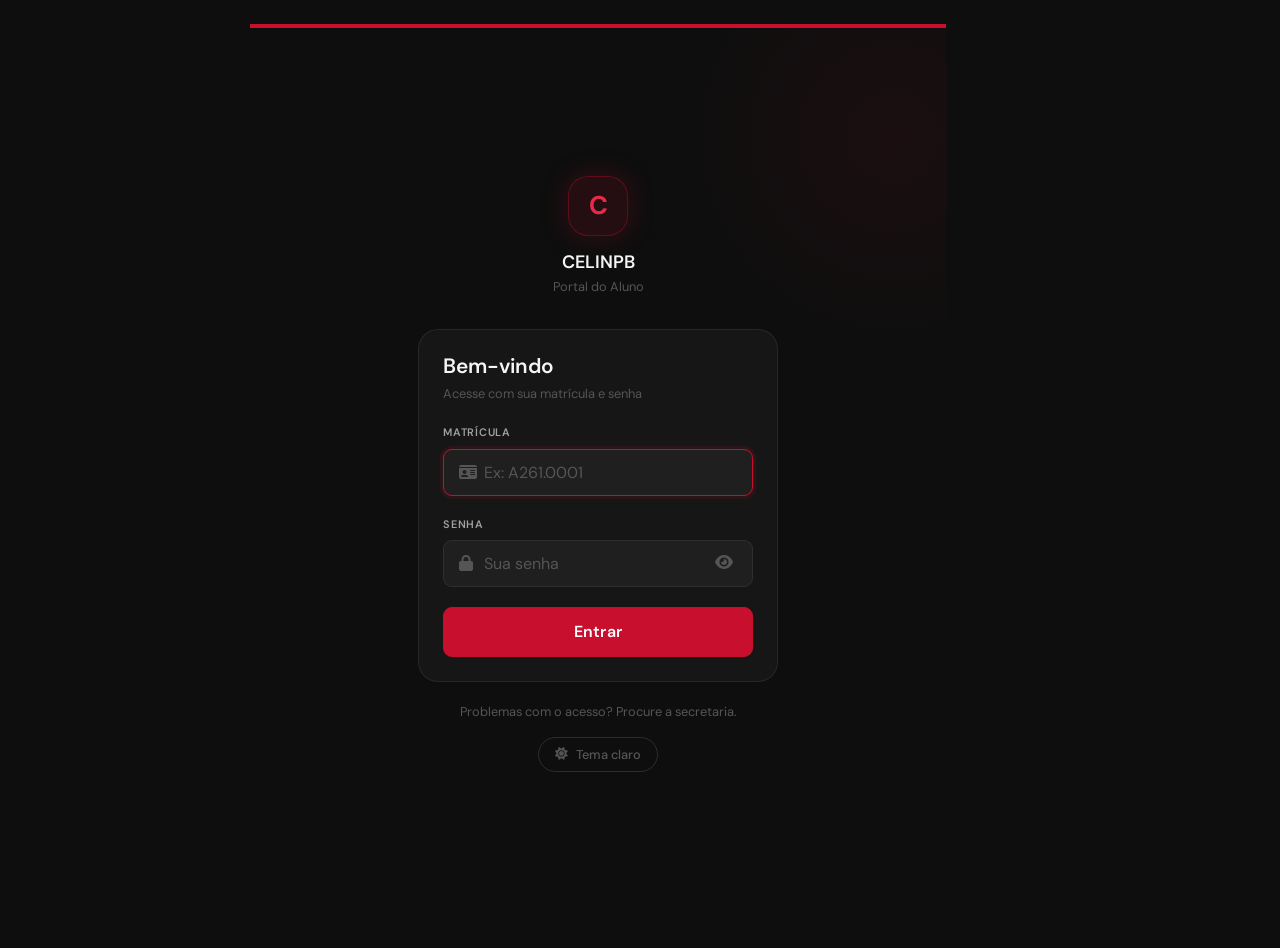
==== commit 2bb2b1fe: "Update index.html" ====
--- a/index.html
+++ b/index.html
@@ -65,6 +65,7 @@
   <script src="pages/calendario.js"></script>
   <script src="pages/turmas.js"></script>
   <script src="pages/documentos.js"></script>
+  <script src="pages/rematricula.js"></script>
   <script src="assets/js/router.js"></script>
 
 </body>
--- a/assets/css/components.css
+++ b/assets/css/components.css
@@ -1,73 +1,1453 @@
-// ============================================================
-// api.js — Camada de comunicação com o back-end
-// Portal do Aluno — CELINPB
-// ============================================================
-
-const API = (() => {
-
-  const CODES = {
-    NAO_AUTORIZADO  : 401,
-    PROIBIDO        : 403,
-    NAO_ENCONTRADO  : 404,
-    PRIMEIRO_ACESSO : 461,
-    ACESSO_BLOQUEADO: 462,
-    TOKEN_EXPIRADO  : 463,
-    ACAO_INVALIDA   : 400,
-    ERRO_INTERNO    : 500
-  };
-
-  // Todas as requisições usam GET para evitar o preflight CORS do navegador.
-  // O Apps Script só suporta CORS sem configuração adicional via GET (doGet).
-  // Os dados trafegam via query string sobre HTTPS, o que é seguro.
-  async function _get(params, autenticado = true) {
-    const p = { ...params };
-    if (autenticado) { const t = Auth.getToken(); if (t) p.token = t; }
-    const res  = await fetch(`${App.SCRIPT_URL}?${new URLSearchParams(p)}`);
-    const json = await res.json();
-    _global(json);
-    return json;
-  }
-
-  function _global(json) {
-    if (!json.success && json.codigo === CODES.TOKEN_EXPIRADO) {
-      Auth.limparSessao();
-      Router.ir('login');
-      Components.toast('Sua sessão expirou. Faça login novamente.', 'warning');
-    }
-  }
-
-  return {
-    CODES,
-    // Públicos
-    getConfig    : ()                     => _get({ action: 'getConfig' }, false),
-    login        : (login, senha)         => _get({ action: 'login', login, senha }, false),
-    trocarSenha  : (login, atual, nova)   => _get({ action: 'trocarSenha', login, senhaAtual: atual, senhaNova: nova }, false),
-    verifyDoc    : (codigo)               => _get({ action: 'verifyDocument', codigo }, false),
-    // Autenticados
-    logout           : ()                 => _get({ action: 'logout' }),
-    getPerfil        : ()                 => _get({ action: 'getPerfil' }),
-    getModulos       : ()                 => _get({ action: 'getModulos' }),
-    getSemestreAtual : ()                 => _get({ action: 'getSemestreAtual' }),
-    // Admin
-    toggleModulo  : (modulo, status)      => _get({ action: 'toggleModulo',  modulo,    status }),
-    setRematricula: (semestreId, status)  => _get({ action: 'setRematricula',semestreId,status }),
-    listarUsuarios: ()                    => _get({ action: 'listarUsuarios' }),
-    toggleUsuario : (login, status)       => _get({ action: 'toggleUsuario', login,     status }),
-    redefinirSenha: (login)               => _get({ action: 'redefinirSenha',login }),
-    // Avisos
-    getAvisos    : ()                         => _get({ action: 'getAvisos' }),
-    salvarAviso  : (dados)                    => _get({ action: 'salvarAviso',  ...dados }),
-    toggleAviso  : (avisoId, ativo)           => _get({ action: 'toggleAviso',  avisoId, ativo }),
-    excluirAviso : (avisoId)                  => _get({ action: 'excluirAviso', avisoId }),
-    // Calendário
-    getCalendario: ()                         => _get({ action: 'getCalendario' }),
-    salvarEvento : (dados)                    => _get({ action: 'salvarEvento',  ...dados }),
-    excluirEvento: (eventoId)                 => _get({ action: 'excluirEvento', eventoId }),
-    // Turmas
-    getTurmasAluno      : ()                  => _get({ action: 'getTurmasAluno' }),
-    salvarMensagemTurma : (dados)             => _get({ action: 'salvarMensagemTurma',  ...dados }),
-    excluirMensagemTurma: (mensagemId)        => _get({ action: 'excluirMensagemTurma', mensagemId }),
-    // Documentos
-    gerarDocumento: (tipo, matriculaId)       => _get({ action: 'gerarDocumento', tipo, matriculaId: matriculaId || '' }),
-  };
-})();
+/* ============================================================
+   components.css — Componentes reutilizáveis
+   Portal do Aluno — CELINPB
+   ============================================================ */
+
+
+/* ══════════════════════════════════════════════════════════
+   BOTÕES
+══════════════════════════════════════════════════════════ */
+
+.btn {
+  display: inline-flex;
+  align-items: center;
+  justify-content: center;
+  gap: var(--space-2);
+  padding: var(--space-3) var(--space-5);
+  font-family: var(--font-sans);
+  font-size: var(--text-base);
+  font-weight: var(--weight-semibold);
+  line-height: 1;
+  border-radius: var(--radius-md);
+  border: 1px solid transparent;
+  cursor: pointer;
+  transition: all var(--transition-base);
+  white-space: nowrap;
+  user-select: none;
+  -webkit-tap-highlight-color: transparent;
+  letter-spacing: 0.01em;
+}
+
+.btn:disabled { opacity: 0.4; cursor: not-allowed; pointer-events: none; }
+
+/* Primário — vermelho sólido */
+.btn-primary {
+  background: var(--red);
+  color: #fff;
+  border-color: var(--red);
+}
+.btn-primary:hover  { background: var(--red-light); border-color: var(--red-light); }
+.btn-primary:active { background: var(--red-dark);  transform: scale(0.98); }
+
+/* Secundário — ghost com borda */
+.btn-secondary {
+  background: transparent;
+  color: var(--text-primary);
+  border-color: var(--border-strong);
+}
+.btn-secondary:hover  { background: var(--bg-elevated); }
+.btn-secondary:active { transform: scale(0.98); }
+
+/* Ghost — sem borda */
+.btn-ghost {
+  background: transparent;
+  color: var(--text-secondary);
+}
+.btn-ghost:hover  { background: var(--bg-elevated); color: var(--text-primary); }
+.btn-ghost:active { transform: scale(0.98); }
+
+/* Danger */
+.btn-danger {
+  background: var(--danger-muted);
+  color: var(--danger);
+  border-color: rgba(248,113,113,0.2);
+}
+.btn-danger:hover { background: rgba(248,113,113,0.18); }
+
+/* Tamanhos */
+.btn-sm   { padding: var(--space-2) var(--space-3); font-size: var(--text-sm); border-radius: var(--radius-sm); }
+.btn-lg   { padding: var(--space-4) var(--space-6); font-size: var(--text-md); }
+.btn-full { width: 100%; }
+
+/* Loading */
+.btn.loading { pointer-events: none; opacity: 0.65; }
+.btn.loading::after {
+  content: '';
+  width: 13px; height: 13px;
+  border: 2px solid currentColor;
+  border-top-color: transparent;
+  border-radius: 50%;
+  animation: spin 0.65s linear infinite;
+  margin-left: var(--space-2);
+}
+
+
+/* ══════════════════════════════════════════════════════════
+   FORMULÁRIOS
+══════════════════════════════════════════════════════════ */
+
+.form-group {
+  display: flex;
+  flex-direction: column;
+  gap: var(--space-2);
+}
+
+.form-label {
+  font-size: var(--text-xs);
+  font-weight: var(--weight-semibold);
+  color: var(--text-secondary);
+  letter-spacing: 0.07em;
+  text-transform: uppercase;
+}
+
+.form-input {
+  width: 100%;
+  padding: var(--space-3) var(--space-4);
+  background: var(--bg-elevated);
+  border: 1px solid var(--border);
+  border-radius: var(--radius-md);
+  color: var(--text-primary);
+  font-size: var(--text-md);
+  transition: border-color var(--transition-fast), box-shadow var(--transition-fast);
+  outline: none;
+  -webkit-appearance: none;
+}
+.form-input::placeholder { color: var(--text-muted); }
+.form-input:focus {
+  border-color: var(--red);
+  box-shadow: 0 0 0 3px var(--red-muted);
+}
+.form-input.error {
+  border-color: var(--danger);
+  box-shadow: 0 0 0 3px rgba(248,113,113,0.10);
+}
+
+/* Input com ícone */
+.input-wrapper { position: relative; }
+.input-wrapper .form-input  { padding-left: var(--space-10); }
+.input-wrapper .input-icon  {
+  position: absolute; left: var(--space-4); top: 50%;
+  transform: translateY(-50%);
+  color: var(--text-muted); font-size: var(--text-md); pointer-events: none;
+}
+.input-wrapper .input-toggle {
+  position: absolute; right: var(--space-4); top: 50%;
+  transform: translateY(-50%);
+  color: var(--text-muted); cursor: pointer;
+  padding: var(--space-1); transition: color var(--transition-fast);
+}
+.input-wrapper .input-toggle:hover { color: var(--text-secondary); }
+
+.form-hint  { font-size: var(--text-sm); color: var(--text-muted); }
+.form-error { font-size: var(--text-sm); color: var(--danger); display: flex; align-items: center; gap: 4px; }
+
+
+/* ══════════════════════════════════════════════════════════
+   CARDS
+══════════════════════════════════════════════════════════ */
+
+.card {
+  background: var(--bg-surface);
+  border: 1px solid var(--border);
+  border-radius: var(--radius-lg);
+  padding: var(--space-5);
+}
+
+.card-hover { transition: border-color var(--transition-base), background var(--transition-base); cursor: pointer; }
+.card-hover:hover { background: var(--bg-elevated); border-color: var(--border-strong); }
+
+/* Linha lateral vermelha */
+.card-red { border-left: 3px solid var(--red); }
+
+.card-header {
+  display: flex; align-items: center;
+  justify-content: space-between;
+  margin-bottom: var(--space-4);
+}
+.card-title    { font-size: var(--text-md); font-weight: var(--weight-semibold); }
+.card-subtitle { font-size: var(--text-sm); color: var(--text-muted); margin-top: var(--space-1); }
+
+
+/* ══════════════════════════════════════════════════════════
+   BADGES
+══════════════════════════════════════════════════════════ */
+
+.badge {
+  display: inline-flex; align-items: center; gap: 3px;
+  padding: 2px var(--space-2);
+  font-size: var(--text-xs); font-weight: var(--weight-semibold);
+  border-radius: var(--radius-full);
+  letter-spacing: 0.05em; text-transform: uppercase;
+}
+.badge-success { background: var(--success-muted); color: var(--success); }
+.badge-danger  { background: var(--danger-muted);  color: var(--danger);  }
+.badge-warning { background: var(--warning-muted); color: var(--warning); }
+.badge-info    { background: var(--info-muted);    color: var(--info);    }
+.badge-red     { background: var(--red-muted);     color: var(--red-light); }
+.badge-neutral { background: var(--bg-elevated);   color: var(--text-secondary); }
+
+
+/* ══════════════════════════════════════════════════════════
+   MODULE CARD (home)
+══════════════════════════════════════════════════════════ */
+
+.module-card {
+  display: flex;
+  align-items: center;
+  gap: var(--space-4);
+  padding: var(--space-4);
+  background: var(--bg-surface);
+  border: 1px solid var(--border);
+  border-radius: var(--radius-lg);
+  cursor: pointer;
+  transition: all var(--transition-base);
+  -webkit-tap-highlight-color: transparent;
+  animation: fadeIn 0.3s ease both;
+}
+.module-card:hover, .module-card:active {
+  background: var(--bg-elevated);
+  border-color: var(--border-strong);
+  transform: translateX(3px);
+}
+
+.module-card-icon {
+  width: 42px; height: 42px;
+  border-radius: var(--radius-md);
+  background: var(--red-muted);
+  border: 1px solid var(--red-border);
+  color: var(--red-light);
+  display: flex; align-items: center; justify-content: center;
+  font-size: var(--text-lg); flex-shrink: 0;
+}
+
+.module-card-info { flex: 1; min-width: 0; }
+.module-card-name {
+  font-size: var(--text-base);
+  font-weight: var(--weight-semibold);
+  color: var(--text-primary);
+  white-space: nowrap; overflow: hidden; text-overflow: ellipsis;
+}
+.module-card-desc { font-size: var(--text-sm); color: var(--text-muted); margin-top: 2px; }
+.module-card-arrow { color: var(--text-muted); font-size: var(--text-sm); flex-shrink: 0; }
+
+
+/* ══════════════════════════════════════════════════════════
+   TOAST
+══════════════════════════════════════════════════════════ */
+
+#toast-container {
+  position: fixed;
+  bottom: calc(var(--nav-height) + var(--space-4));
+  left: 50%; transform: translateX(-50%);
+  z-index: 9999;
+  display: flex; flex-direction: column;
+  gap: var(--space-2); align-items: center;
+  pointer-events: none;
+  width: 92%; max-width: 400px;
+}
+
+.toast {
+  display: flex; align-items: center; gap: var(--space-3);
+  padding: var(--space-3) var(--space-4);
+  background: var(--bg-elevated);
+  border: 1px solid var(--border-strong);
+  border-radius: var(--radius-md);
+  box-shadow: var(--shadow-lg);
+  font-size: var(--text-sm); font-weight: var(--weight-medium);
+  color: var(--text-primary);
+  animation: slideUp 0.28s ease both;
+  pointer-events: all; width: 100%;
+}
+.toast-success { border-left: 3px solid var(--success); }
+.toast-error   { border-left: 3px solid var(--danger);  }
+.toast-warning { border-left: 3px solid var(--warning); }
+.toast-info    { border-left: 3px solid var(--info);    }
+.toast-icon { font-size: var(--text-md); flex-shrink: 0; }
+.toast-success .toast-icon { color: var(--success); }
+.toast-error   .toast-icon { color: var(--danger);  }
+.toast-warning .toast-icon { color: var(--warning); }
+.toast-info    .toast-icon { color: var(--info);    }
+.toast-out { animation: fadeInFlat 0.2s ease reverse both; }
+
+
+/* ══════════════════════════════════════════════════════════
+   MODAL
+══════════════════════════════════════════════════════════ */
+
+#modal-overlay {
+  position: fixed; inset: 0;
+  background: var(--bg-overlay);
+  backdrop-filter: blur(4px);
+  z-index: 9000;
+  display: flex; align-items: flex-end; justify-content: center;
+  animation: fadeInFlat 0.2s ease both;
+}
+@media (min-width: 480px) {
+  #modal-overlay { align-items: center; padding: var(--space-4); }
+}
+
+#modal-box {
+  background: var(--bg-surface);
+  border: 1px solid var(--border-strong);
+  border-radius: var(--radius-xl) var(--radius-xl) 0 0;
+  width: 100%; max-width: 460px;
+  max-height: 85dvh; overflow-y: auto;
+  padding: var(--space-6);
+  animation: slideUp 0.3s ease both;
+}
+@media (min-width: 480px) {
+  #modal-box { border-radius: var(--radius-xl); max-height: 80vh; }
+}
+
+.modal-title  { font-size: var(--text-lg); font-weight: var(--weight-semibold); margin-bottom: var(--space-2); }
+.modal-body   { color: var(--text-secondary); margin-bottom: var(--space-6); line-height: var(--leading-loose); }
+.modal-footer { display: flex; gap: var(--space-3); justify-content: flex-end; }
+
+
+/* ══════════════════════════════════════════════════════════
+   SPINNER
+══════════════════════════════════════════════════════════ */
+
+.spinner {
+  display: inline-block;
+  width: 20px; height: 20px;
+  border: 2px solid var(--border-strong);
+  border-top-color: var(--red);
+  border-radius: 50%;
+  animation: spin 0.65s linear infinite;
+}
+.spinner-lg { width: 34px; height: 34px; border-width: 3px; }
+.spinner-center { display: flex; justify-content: center; align-items: center; padding: var(--space-12); }
+
+
+/* ══════════════════════════════════════════════════════════
+   TOGGLE SWITCH
+══════════════════════════════════════════════════════════ */
+
+.toggle-wrapper { display: flex; align-items: center; gap: var(--space-3); cursor: pointer; user-select: none; }
+
+.toggle {
+  position: relative;
+  width: 42px; height: 23px;
+  background: var(--bg-subtle);
+  border-radius: var(--radius-full);
+  border: 1px solid var(--border-strong);
+  transition: all var(--transition-base); flex-shrink: 0;
+}
+.toggle::after {
+  content: '';
+  position: absolute; top: 3px; left: 3px;
+  width: 15px; height: 15px;
+  background: var(--text-muted); border-radius: 50%;
+  transition: all var(--transition-base);
+}
+.toggle.active { background: var(--red-muted); border-color: var(--red); }
+.toggle.active::after { transform: translateX(19px); background: var(--red); }
+.toggle-label { font-size: var(--text-base); color: var(--text-secondary); }
+
+
+/* ══════════════════════════════════════════════════════════
+   DIVIDER
+══════════════════════════════════════════════════════════ */
+
+.divider { display: flex; align-items: center; gap: var(--space-3); color: var(--text-muted); font-size: var(--text-sm); }
+.divider::before, .divider::after { content: ''; flex: 1; height: 1px; background: var(--border); }
+
+
+/* ══════════════════════════════════════════════════════════
+   INFO LIST
+══════════════════════════════════════════════════════════ */
+
+.info-list { display: flex; flex-direction: column; }
+.info-item {
+  display: flex; justify-content: space-between; align-items: baseline;
+  gap: var(--space-4); padding: var(--space-3) 0;
+  border-bottom: 1px solid var(--border);
+}
+.info-item:last-child { border-bottom: none; }
+.info-label { font-size: var(--text-sm); color: var(--text-muted); flex-shrink: 0; }
+.info-value { font-size: var(--text-base); color: var(--text-primary); font-weight: var(--weight-medium); text-align: right; }
+
+
+/* ══════════════════════════════════════════════════════════
+   EMPTY STATE
+══════════════════════════════════════════════════════════ */
+
+.empty-state {
+  display: flex; flex-direction: column; align-items: center;
+  justify-content: center; gap: var(--space-3);
+  padding: var(--space-12) var(--space-4); text-align: center;
+}
+.empty-state-icon  { font-size: 2.4rem; color: var(--text-muted); opacity: 0.4; }
+.empty-state-title { font-size: var(--text-md); font-weight: var(--weight-semibold); color: var(--text-secondary); }
+.empty-state-desc  { font-size: var(--text-sm); color: var(--text-muted); max-width: 260px; }
+
+
+/* ══════════════════════════════════════════════════════════
+   PAINEL ADMIN
+══════════════════════════════════════════════════════════ */
+
+/* ── Abas ────────────────────────────────────────────────── */
+
+.admin-tabs {
+  display: flex;
+  gap: var(--space-1);
+  background: var(--bg-surface);
+  border: 1px solid var(--border);
+  border-radius: var(--radius-lg);
+  padding: var(--space-1);
+}
+
+.admin-tab {
+  flex: 1;
+  display: flex;
+  align-items: center;
+  justify-content: center;
+  gap: var(--space-2);
+  padding: var(--space-2) var(--space-3);
+  border-radius: var(--radius-md);
+  font-family: var(--font-sans);
+  font-size: var(--text-sm);
+  font-weight: var(--weight-medium);
+  color: var(--text-muted);
+  cursor: pointer;
+  transition: all var(--transition-base) !important;
+  white-space: nowrap;
+  -webkit-tap-highlight-color: transparent;
+}
+
+.admin-tab i { font-size: 0.85rem; }
+
+.admin-tab:hover  { color: var(--text-secondary); background: var(--bg-elevated); }
+.admin-tab:active { transform: scale(0.97); }
+
+.admin-tab.active {
+  background: var(--red-muted);
+  color: var(--red-light);
+  border: 1px solid var(--red-border);
+}
+
+
+/* ── Lista de toggles (módulos e semestres) ──────────────── */
+
+.admin-toggle-list {
+  display: flex;
+  flex-direction: column;
+  gap: 0;
+}
+
+.admin-toggle-item {
+  display: flex;
+  align-items: center;
+  justify-content: space-between;
+  gap: var(--space-4);
+  padding: var(--space-3) 0;
+  border-bottom: 1px solid var(--border);
+}
+.admin-toggle-item:last-child { border-bottom: none; }
+
+.admin-toggle-info {
+  display: flex;
+  align-items: center;
+  gap: var(--space-3);
+  flex: 1;
+  min-width: 0;
+}
+
+.admin-toggle-icon {
+  width: 34px; height: 34px;
+  border-radius: var(--radius-md);
+  background: var(--red-muted);
+  border: 1px solid var(--red-border);
+  color: var(--red-light);
+  display: flex; align-items: center; justify-content: center;
+  font-size: 0.85rem; flex-shrink: 0;
+}
+
+.admin-toggle-nome {
+  font-size: var(--text-base);
+  font-weight: var(--weight-medium);
+  color: var(--text-primary);
+  white-space: nowrap;
+  overflow: hidden;
+  text-overflow: ellipsis;
+}
+
+.admin-toggle-sub {
+  display: flex;
+  align-items: center;
+  gap: var(--space-2);
+  margin-top: 3px;
+}
+
+/* Oculta o label de texto do toggle nesta lista (ícone já identifica) */
+.admin-toggle-item .toggle-label { display: none; }
+
+
+/* ── Dica informativa ────────────────────────────────────── */
+
+.admin-info-hint {
+  margin-top: var(--space-4);
+  font-size: var(--text-sm);
+  color: var(--text-muted);
+  display: flex;
+  align-items: flex-start;
+  gap: var(--space-2);
+  line-height: var(--leading-loose);
+}
+.admin-info-hint i { color: var(--info); flex-shrink: 0; margin-top: 3px; }
+
+
+/* ── Lista de usuários ───────────────────────────────────── */
+
+.admin-usuarios-lista {
+  display: flex;
+  flex-direction: column;
+  gap: 0;
+}
+
+.admin-usuario-item {
+  display: flex;
+  align-items: center;
+  justify-content: space-between;
+  gap: var(--space-3);
+  padding: var(--space-3) 0;
+  border-bottom: 1px solid var(--border);
+  transition: opacity var(--transition-base) !important;
+}
+.admin-usuario-item:last-child { border-bottom: none; }
+.admin-usuario-item.bloqueado  { opacity: 0.55; }
+
+.admin-usuario-info { flex: 1; min-width: 0; }
+
+.admin-usuario-login {
+  font-size: var(--text-base);
+  font-weight: var(--weight-medium);
+  color: var(--text-primary);
+  display: block;
+  white-space: nowrap;
+  overflow: hidden;
+  text-overflow: ellipsis;
+}
+
+.admin-usuario-meta {
+  display: flex;
+  flex-wrap: wrap;
+  gap: var(--space-1);
+  margin-top: var(--space-2);
+}
+
+.admin-usuario-acoes { flex-shrink: 0; }
+
+.btn-usuario-menu {
+  width: 32px; height: 32px;
+  border-radius: var(--radius-md);
+  color: var(--text-muted);
+  display: flex; align-items: center; justify-content: center;
+  transition: all var(--transition-fast) !important;
+}
+.btn-usuario-menu:hover {
+  background: var(--bg-elevated);
+  color: var(--text-primary);
+}
+
+
+/* ══════════════════════════════════════════════════════════
+   AVISOS
+══════════════════════════════════════════════════════════ */
+
+.aviso-card {
+  background: var(--bg-surface);
+  border: 1px solid var(--border);
+  border-radius: var(--radius-lg);
+  padding: var(--space-5);
+  display: flex;
+  flex-direction: column;
+  gap: var(--space-3);
+  margin-bottom: var(--space-3);
+  border-left: 3px solid var(--red);
+  transition: border-color var(--transition-base), background var(--transition-base);
+}
+
+.aviso-card.aviso-inativo {
+  border-left-color: var(--border-strong);
+  opacity: 0.6;
+}
+
+.aviso-header {
+  display: flex;
+  align-items: center;
+  justify-content: space-between;
+  gap: var(--space-3);
+}
+
+.aviso-header-left {
+  display: flex;
+  align-items: center;
+  gap: var(--space-2);
+  flex-wrap: wrap;
+}
+
+.aviso-periodo {
+  font-size: var(--text-xs);
+  color: var(--text-muted);
+  display: flex;
+  align-items: center;
+  gap: var(--space-1);
+}
+
+.aviso-acoes {
+  display: flex;
+  gap: var(--space-1);
+  flex-shrink: 0;
+}
+
+.aviso-titulo {
+  font-size: var(--text-md);
+  font-weight: var(--weight-semibold);
+  color: var(--text-primary);
+  line-height: var(--leading-tight);
+}
+
+.aviso-corpo {
+  font-size: var(--text-base);
+  color: var(--text-secondary);
+  line-height: var(--leading-loose);
+  white-space: pre-wrap;
+}
+
+.aviso-autor {
+  font-size: var(--text-xs);
+  color: var(--text-muted);
+  margin-top: var(--space-1);
+}
+
+
+/* ══════════════════════════════════════════════════════════
+   CALENDÁRIO
+══════════════════════════════════════════════════════════ */
+
+/* Cores por tipo de evento */
+:root {
+  --cal-prova  : #f87171;
+  --cal-evento : #60a5fa;
+  --cal-prazo  : #fbbf24;
+  --cal-feriado: #4ade80;
+  --cal-aviso  : #c084fc;
+  --cal-neutral: #6b7280;
+}
+
+/* ── Toolbar ─────────────────────────────────────────────── */
+
+.cal-toolbar {
+  display: flex;
+  align-items: center;
+  justify-content: space-between;
+  margin-bottom: var(--space-3);
+}
+
+.cal-view-toggle {
+  display: flex;
+  background: var(--bg-surface);
+  border: 1px solid var(--border);
+  border-radius: var(--radius-md);
+  padding: 3px;
+  gap: 3px;
+}
+
+.cal-view-btn {
+  display: flex;
+  align-items: center;
+  gap: var(--space-2);
+  padding: var(--space-2) var(--space-3);
+  border-radius: var(--radius-sm);
+  font-family: var(--font-sans);
+  font-size: var(--text-sm);
+  font-weight: var(--weight-medium);
+  color: var(--text-muted);
+  cursor: pointer;
+  transition: all var(--transition-fast) !important;
+}
+.cal-view-btn.active {
+  background: var(--red-muted);
+  color: var(--red-light);
+  border: 1px solid var(--red-border);
+}
+
+/* ── Label do semestre ───────────────────────────────────── */
+
+.cal-semestre {
+  display: inline-flex;
+  align-items: center;
+  gap: var(--space-2);
+  padding: 3px var(--space-3);
+  background: var(--red-muted);
+  border: 1px solid var(--red-border);
+  border-radius: var(--radius-full);
+  font-size: var(--text-xs);
+  font-weight: var(--weight-semibold);
+  color: var(--red-light);
+  letter-spacing: 0.04em;
+  text-transform: uppercase;
+  margin-bottom: var(--space-4);
+}
+
+/* ── Grupo de mês ────────────────────────────────────────── */
+
+.cal-mes-grupo {
+  margin-bottom: var(--space-6);
+}
+
+.cal-mes-header {
+  display: flex;
+  align-items: baseline;
+  gap: var(--space-2);
+  font-size: var(--text-md);
+  font-weight: var(--weight-semibold);
+  color: var(--text-primary);
+  margin-bottom: var(--space-3);
+  padding-bottom: var(--space-2);
+  border-bottom: 1px solid var(--border);
+}
+
+.cal-mes-ano {
+  font-size: var(--text-sm);
+  color: var(--text-muted);
+  font-weight: var(--weight-regular);
+}
+
+/* ── Visão lista ─────────────────────────────────────────── */
+
+.cal-eventos-lista {
+  display: flex;
+  flex-direction: column;
+  gap: 0;
+}
+
+.cal-evento-item {
+  display: flex;
+  align-items: center;
+  gap: var(--space-3);
+  padding: var(--space-3) 0;
+  border-bottom: 1px solid var(--border);
+  transition: opacity var(--transition-base) !important;
+}
+.cal-evento-item:last-child { border-bottom: none; }
+.cal-evento-item.passado    { opacity: 0.45; }
+
+.cal-evento-data {
+  display: flex;
+  flex-direction: column;
+  align-items: center;
+  min-width: 36px;
+  flex-shrink: 0;
+}
+.cal-evento-dia {
+  font-size: var(--text-lg);
+  font-weight: var(--weight-bold);
+  color: var(--text-primary);
+  line-height: 1;
+}
+.cal-evento-diasem {
+  font-size: var(--text-xs);
+  color: var(--text-muted);
+  text-transform: uppercase;
+  letter-spacing: 0.05em;
+}
+
+.cal-evento-dot {
+  width: 8px; height: 8px;
+  border-radius: 50%;
+  flex-shrink: 0;
+}
+
+.cal-evento-info {
+  flex: 1;
+  min-width: 0;
+  display: flex;
+  flex-direction: column;
+  gap: 3px;
+}
+.cal-evento-titulo {
+  font-size: var(--text-base);
+  font-weight: var(--weight-medium);
+  color: var(--text-primary);
+}
+.cal-evento-desc {
+  font-size: var(--text-sm);
+  color: var(--text-muted);
+}
+
+.cal-evento-acoes {
+  display: flex;
+  gap: var(--space-1);
+  flex-shrink: 0;
+}
+
+/* ── Visão grade ─────────────────────────────────────────── */
+
+.cal-grade {
+  display: grid;
+  grid-template-columns: repeat(7, 1fr);
+  gap: 2px;
+}
+
+.cal-grade-header {
+  text-align: center;
+  font-size: var(--text-xs);
+  font-weight: var(--weight-semibold);
+  color: var(--text-muted);
+  padding: var(--space-1) 0;
+  text-transform: uppercase;
+  letter-spacing: 0.05em;
+}
+
+.cal-grade-celula {
+  aspect-ratio: 1;
+  border-radius: var(--radius-sm);
+  display: flex;
+  flex-direction: column;
+  align-items: center;
+  justify-content: center;
+  gap: 2px;
+  font-size: var(--text-sm);
+  color: var(--text-secondary);
+  position: relative;
+  cursor: default;
+}
+
+.cal-grade-celula.vazia { background: transparent; }
+
+.cal-grade-celula.hoje .cal-grade-num {
+  background: var(--red);
+  color: #fff;
+  border-radius: 50%;
+  width: 24px; height: 24px;
+  display: flex;
+  align-items: center;
+  justify-content: center;
+  font-weight: var(--weight-bold);
+}
+
+.cal-grade-celula.tem-evento {
+  background: var(--bg-elevated);
+  cursor: pointer;
+}
+
+.cal-grade-num {
+  font-size: var(--text-sm);
+  line-height: 1;
+}
+
+.cal-grade-dot {
+  width: 5px; height: 5px;
+  border-radius: 50%;
+}
+
+
+/* ══════════════════════════════════════════════════════════
+   TURMAS ATUAIS
+══════════════════════════════════════════════════════════ */
+
+/* ── Card da turma ───────────────────────────────────────── */
+
+.turma-card {
+  background: var(--bg-surface);
+  border: 1px solid var(--border);
+  border-radius: var(--radius-lg);
+  overflow: hidden;
+  margin-bottom: var(--space-4);
+}
+
+.turma-header {
+  display: flex;
+  align-items: center;
+  justify-content: space-between;
+  gap: var(--space-3);
+  padding: var(--space-4) var(--space-5);
+  border-bottom: 1px solid var(--border);
+}
+
+.turma-header-left {
+  display: flex;
+  align-items: center;
+  gap: var(--space-3);
+  flex: 1;
+  min-width: 0;
+}
+
+.turma-idioma-badge {
+  width: 42px; height: 42px;
+  border-radius: var(--radius-md);
+  background: var(--red-muted);
+  border: 1px solid var(--red-border);
+  color: var(--red-light);
+  font-size: var(--text-sm);
+  font-weight: var(--weight-bold);
+  display: flex; align-items: center; justify-content: center;
+  flex-shrink: 0;
+  letter-spacing: 0.04em;
+}
+
+.turma-nome {
+  font-size: var(--text-base);
+  font-weight: var(--weight-semibold);
+  color: var(--text-primary);
+  white-space: nowrap; overflow: hidden; text-overflow: ellipsis;
+}
+
+.turma-sub {
+  font-size: var(--text-sm);
+  color: var(--text-muted);
+  margin-top: 2px;
+}
+
+/* ── Links rápidos ───────────────────────────────────────── */
+
+.turma-links {
+  display: flex;
+  gap: var(--space-2);
+  padding: var(--space-3) var(--space-5);
+  border-bottom: 1px solid var(--border);
+  flex-wrap: wrap;
+}
+
+.turma-link {
+  display: inline-flex;
+  align-items: center;
+  gap: var(--space-2);
+  padding: var(--space-1) var(--space-3);
+  border-radius: var(--radius-full);
+  background: var(--bg-elevated);
+  border: 1px solid var(--border);
+  font-size: var(--text-sm);
+  font-weight: var(--weight-medium);
+  color: var(--text-secondary);
+  text-decoration: none;
+  transition: all var(--transition-fast) !important;
+}
+.turma-link:hover {
+  background: var(--red-muted);
+  border-color: var(--red-border);
+  color: var(--red-light);
+  text-decoration: none;
+}
+
+/* ── Frequência resumo ───────────────────────────────────── */
+
+.freq-resumo {
+  padding: var(--space-4) var(--space-5);
+  border-bottom: 1px solid var(--border);
+}
+
+.freq-resumo-topo {
+  display: flex;
+  justify-content: space-between;
+  align-items: center;
+  margin-bottom: var(--space-2);
+}
+
+.freq-label {
+  font-size: var(--text-sm);
+  color: var(--text-muted);
+  font-weight: var(--weight-medium);
+}
+
+.freq-valor {
+  font-size: var(--text-lg);
+  font-weight: var(--weight-bold);
+}
+
+.freq-barra {
+  height: 6px;
+  background: var(--bg-elevated);
+  border-radius: var(--radius-full);
+  overflow: hidden;
+  position: relative;
+}
+
+.freq-barra-fill {
+  height: 100%;
+  border-radius: var(--radius-full);
+  transition: width 0.6s ease;
+}
+
+.freq-alerta {
+  display: flex;
+  align-items: center;
+  gap: var(--space-2);
+  margin-top: var(--space-3);
+  padding: var(--space-2) var(--space-3);
+  background: var(--danger-muted);
+  border-radius: var(--radius-md);
+  font-size: var(--text-sm);
+  color: var(--danger);
+  font-weight: var(--weight-medium);
+}
+
+/* ── Seções expansíveis ──────────────────────────────────── */
+
+.turma-secao {
+  border-bottom: 1px solid var(--border);
+}
+.turma-secao:last-child { border-bottom: none; }
+
+.turma-secao-header {
+  display: flex;
+  align-items: center;
+  justify-content: space-between;
+  padding: var(--space-4) var(--space-5);
+  cursor: pointer;
+  user-select: none;
+  -webkit-tap-highlight-color: transparent;
+  transition: background var(--transition-fast) !important;
+}
+.turma-secao-header:hover { background: var(--bg-elevated); }
+
+.turma-secao-titulo {
+  font-size: var(--text-base);
+  font-weight: var(--weight-medium);
+  color: var(--text-secondary);
+  display: flex;
+  align-items: center;
+  gap: var(--space-2);
+}
+.turma-secao-titulo i { color: var(--text-muted); font-size: 0.9rem; }
+
+.turma-secao-chevron {
+  font-size: var(--text-sm);
+  color: var(--text-muted);
+  transition: transform var(--transition-base) !important;
+}
+
+.turma-secao-corpo {
+  display: none;
+  padding: 0 var(--space-5) var(--space-4);
+}
+
+/* Estado aberto */
+.turma-secao.aberta .turma-secao-chevron { transform: rotate(180deg); }
+.turma-secao.aberta .turma-secao-corpo   { display: block; }
+.turma-secao.aberta .turma-secao-titulo  { color: var(--text-primary); }
+
+/* ── Notas ───────────────────────────────────────────────── */
+
+.nota-componente {
+  margin-bottom: var(--space-4);
+  padding-bottom: var(--space-4);
+  border-bottom: 1px solid var(--border);
+}
+.nota-componente:last-child { border-bottom: none; margin-bottom: 0; }
+
+.nota-comp-header {
+  display: flex;
+  justify-content: space-between;
+  align-items: center;
+  margin-bottom: var(--space-2);
+}
+.nota-comp-nome   { font-weight: var(--weight-semibold); font-size: var(--text-md); }
+.nota-comp-media  { font-size: var(--text-lg); font-weight: var(--weight-bold); display: flex; align-items: center; gap: var(--space-2); }
+
+.nota-subcomps { display: flex; flex-direction: column; gap: var(--space-1); }
+.nota-subcomp  {
+  display: flex; justify-content: space-between;
+  font-size: var(--text-sm); color: var(--text-secondary);
+  padding: var(--space-1) 0;
+}
+.nota-sub-nome  { color: var(--text-muted); }
+.nota-sub-valor { font-weight: var(--weight-medium); color: var(--text-primary); }
+
+/* ── Conteúdo ministrado ─────────────────────────────────── */
+
+.conteudo-lista { display: flex; flex-direction: column; gap: 0; }
+.conteudo-item  {
+  display: flex;
+  gap: var(--space-3);
+  padding: var(--space-2) 0;
+  border-bottom: 1px solid var(--border);
+  font-size: var(--text-sm);
+}
+.conteudo-item:last-child { border-bottom: none; }
+.conteudo-data  { color: var(--text-muted); flex-shrink: 0; font-family: var(--font-mono); font-size: var(--text-xs); padding-top: 2px; }
+.conteudo-texto { color: var(--text-secondary); }
+
+/* ── Comentários pedagógicos ─────────────────────────────── */
+
+.comentario-item {
+  margin-bottom: var(--space-3);
+  padding-bottom: var(--space-3);
+  border-bottom: 1px solid var(--border);
+}
+.comentario-item:last-child { border-bottom: none; }
+.comentario-meta { display: flex; align-items: center; gap: var(--space-2); margin-bottom: var(--space-2); }
+.comentario-data { font-size: var(--text-xs); color: var(--text-muted); margin-left: auto; }
+.comentario-texto { font-size: var(--text-sm); color: var(--text-secondary); line-height: var(--leading-loose); }
+
+/* ── Mensagens do professor ──────────────────────────────── */
+
+.mensagem-item {
+  margin-bottom: var(--space-3);
+  padding: var(--space-3);
+  background: var(--bg-elevated);
+  border-radius: var(--radius-md);
+  border-left: 3px solid var(--red-border);
+}
+.mensagem-meta  { display: flex; align-items: center; gap: var(--space-2); margin-bottom: var(--space-2); flex-wrap: wrap; }
+.mensagem-autor { font-size: var(--text-xs); color: var(--text-muted); font-weight: var(--weight-medium); }
+.mensagem-data  { font-size: var(--text-xs); color: var(--text-muted); }
+.mensagem-texto { font-size: var(--text-sm); color: var(--text-secondary); line-height: var(--leading-loose); }
+
+
+/* ── Período da turma ────────────────────────────────────── */
+
+.turma-periodo {
+  display: flex;
+  align-items: center;
+  gap: var(--space-2);
+  padding: var(--space-2) var(--space-5);
+  font-size: var(--text-sm);
+  color: var(--text-muted);
+  border-bottom: 1px solid var(--border);
+  background: var(--bg-elevated);
+}
+
+.turma-periodo i { color: var(--red-light); font-size: 0.8rem; }
+
+.turma-periodo-total {
+  margin-left: auto;
+  font-size: var(--text-xs);
+  font-weight: var(--weight-semibold);
+  color: var(--text-muted);
+  background: var(--bg-subtle);
+  padding: 2px var(--space-2);
+  border-radius: var(--radius-full);
+}
+
+
+/* ══════════════════════════════════════════════════════════
+   DOCUMENTOS
+══════════════════════════════════════════════════════════ */
+
+.docs-lista {
+  display: flex;
+  flex-direction: column;
+  gap: var(--space-2);
+}
+
+.doc-item {
+  display: flex;
+  align-items: center;
+  gap: var(--space-4);
+  padding: var(--space-4);
+  background: var(--bg-surface);
+  border: 1px solid var(--border);
+  border-radius: var(--radius-lg);
+  transition: border-color var(--transition-base), background var(--transition-base);
+}
+.doc-item:hover { background: var(--bg-elevated); border-color: var(--border-strong); }
+
+.doc-item-icon {
+  width: 42px; height: 42px;
+  border-radius: var(--radius-md);
+  background: var(--red-muted);
+  border: 1px solid var(--red-border);
+  color: var(--red-light);
+  display: flex; align-items: center; justify-content: center;
+  font-size: var(--text-lg); flex-shrink: 0;
+}
+
+.doc-item-info { flex: 1; min-width: 0; }
+.doc-item-nome {
+  font-size: var(--text-base);
+  font-weight: var(--weight-semibold);
+  color: var(--text-primary);
+}
+.doc-item-desc {
+  font-size: var(--text-sm);
+  color: var(--text-muted);
+  margin-top: 2px;
+}
+
+
+/* ── Busca de aluno (gestão de documentos) ───────────────── */
+
+.doc-busca-lista {
+  display: flex;
+  flex-direction: column;
+  gap: 0;
+}
+
+.doc-busca-item {
+  display: flex;
+  align-items: center;
+  justify-content: space-between;
+  gap: var(--space-3);
+  padding: var(--space-3) var(--space-2);
+  border-bottom: 1px solid var(--border);
+  border-radius: var(--radius-md);
+  cursor: pointer;
+  transition: background var(--transition-fast) !important;
+  -webkit-tap-highlight-color: transparent;
+}
+.doc-busca-item:last-child { border-bottom: none; }
+.doc-busca-item:hover { background: var(--bg-elevated); }
+
+.doc-busca-nome {
+  font-size: var(--text-base);
+  font-weight: var(--weight-medium);
+  color: var(--text-primary);
+}
+
+.doc-busca-id {
+  font-size: var(--text-xs);
+  color: var(--text-muted);
+  flex-shrink: 0;
+}
+
+/* ── Aluno selecionado ───────────────────────────────────── */
+
+.doc-aluno-selecionado {
+  display: flex;
+  align-items: center;
+  gap: var(--space-3);
+  padding: var(--space-3) var(--space-4);
+  background: var(--success-muted);
+  border: 1px solid rgba(74,222,128,0.2);
+  border-radius: var(--radius-md);
+  font-size: var(--text-sm);
+  color: var(--text-secondary);
+  margin-bottom: var(--space-4);
+  flex-wrap: wrap;
+}
+.doc-aluno-selecionado i { color: var(--success); flex-shrink: 0; }
+.doc-aluno-selecionado span { flex: 1; }
+
+
+/* ══════════════════════════════════════════════════════════
+   REMATRÍCULA
+══════════════════════════════════════════════════════════ */
+
+/* ── Banner informativo ──────────────────────────────────── */
+
+.rem-info-banner {
+  display: flex;
+  align-items: flex-start;
+  gap: var(--space-3);
+  padding: var(--space-4);
+  background: var(--info-muted);
+  border: 1px solid rgba(96,165,250,0.2);
+  border-radius: var(--radius-lg);
+  margin-bottom: var(--space-4);
+  font-size: var(--text-sm);
+  color: var(--text-secondary);
+}
+.rem-info-banner i { color: var(--info); flex-shrink: 0; margin-top: 2px; }
+.rem-info-banner strong { color: var(--text-primary); display: block; margin-bottom: 2px; }
+.rem-info-banner p { margin: 0; }
+
+/* ── Card de turma ───────────────────────────────────────── */
+
+.rem-card {
+  background: var(--bg-surface);
+  border: 1px solid var(--border);
+  border-radius: var(--radius-lg);
+  overflow: hidden;
+  margin-bottom: var(--space-3);
+}
+
+.rem-card-header {
+  padding: var(--space-4) var(--space-5);
+  border-bottom: 1px solid var(--border);
+}
+.rem-card-titulo {
+  font-size: var(--text-md);
+  font-weight: var(--weight-semibold);
+  color: var(--text-primary);
+}
+.rem-card-sub {
+  font-size: var(--text-sm);
+  color: var(--text-muted);
+  margin-top: 2px;
+}
+
+.rem-secao-label {
+  display: flex;
+  align-items: center;
+  gap: var(--space-2);
+  padding: var(--space-3) var(--space-5);
+  font-size: var(--text-xs);
+  font-weight: var(--weight-semibold);
+  color: var(--text-muted);
+  text-transform: uppercase;
+  letter-spacing: 0.06em;
+  border-bottom: 1px solid var(--border);
+}
+
+/* ── Lista de turmas disponíveis ─────────────────────────── */
+
+.rem-turmas-lista { display: flex; flex-direction: column; gap: 0; }
+
+.rem-turma-item {
+  display: flex;
+  align-items: center;
+  justify-content: space-between;
+  gap: var(--space-3);
+  padding: var(--space-3) var(--space-5);
+  border-bottom: 1px solid var(--border);
+}
+.rem-turma-item:last-child { border-bottom: none; }
+
+.rem-turma-info { flex: 1; min-width: 0; }
+.rem-turma-id   {
+  font-size: var(--text-base);
+  font-weight: var(--weight-medium);
+  color: var(--text-primary);
+  display: block;
+}
+.rem-turma-detalhe {
+  font-size: var(--text-sm);
+  color: var(--text-muted);
+  margin-top: 2px;
+}
+
+/* ── Status box ──────────────────────────────────────────── */
+
+.rem-status-box {
+  display: flex;
+  align-items: flex-start;
+  gap: var(--space-3);
+  padding: var(--space-4) var(--space-5);
+  font-size: var(--text-sm);
+}
+.rem-status-box i { font-size: 1.1rem; flex-shrink: 0; margin-top: 1px; }
+.rem-status-label  { font-weight: var(--weight-semibold); }
+.rem-status-detalhe{ color: var(--text-muted); margin-top: 2px; }
+
+.rem-status-neutral { color: var(--text-secondary); background: var(--bg-elevated); }
+.rem-status-info    { color: var(--info);    background: var(--info-muted);    }
+.rem-status-success { color: var(--success); background: var(--success-muted); }
+.rem-status-warning { color: var(--warning); background: var(--warning-muted); }
+.rem-status-danger  { color: var(--danger);  background: var(--danger-muted);  }
+
+.rem-alerta-doc {
+  display: flex;
+  align-items: center;
+  gap: var(--space-2);
+  padding: var(--space-3) var(--space-5);
+  font-size: var(--text-sm);
+  color: var(--warning);
+  border-top: 1px solid var(--border);
+}
+
+.rem-aprovado-info {
+  display: flex;
+  align-items: center;
+  gap: var(--space-2);
+  padding: var(--space-3) var(--space-5);
+  font-size: var(--text-sm);
+  color: var(--success);
+  border-top: 1px solid var(--border);
+}
+
+/* ── Formulário incorporado ──────────────────────────────── */
+
+.rem-form-titulo {
+  display: flex;
+  align-items: center;
+  gap: var(--space-2);
+  font-size: var(--text-base);
+  font-weight: var(--weight-semibold);
+  color: var(--text-primary);
+  margin: var(--space-5) 0 var(--space-3);
+}
+.rem-form-titulo i { color: var(--red-light); }
+
+.rem-form-iframe-wrapper {
+  border-radius: var(--radius-lg);
+  overflow: hidden;
+  border: 1px solid var(--border);
+}
+
+.rem-form-iframe {
+  width: 100%;
+  min-height: 600px;
+  display: block;
+  background: var(--bg-surface);
+}
+
+/* ── Gestão ──────────────────────────────────────────────── */
+
+.rem-gestao-toolbar {
+  display: flex;
+  align-items: center;
+  justify-content: space-between;
+  gap: var(--space-3);
+  margin-bottom: var(--space-4);
+  flex-wrap: wrap;
+}
+
+.rem-filtros {
+  display: flex;
+  flex-wrap: wrap;
+  gap: var(--space-1);
+}
+
+.rem-filtro-btn {
+  padding: var(--space-1) var(--space-3);
+  border-radius: var(--radius-full);
+  border: 1px solid var(--border);
+  background: transparent;
+  font-family: var(--font-sans);
+  font-size: var(--text-xs);
+  font-weight: var(--weight-medium);
+  color: var(--text-muted);
+  cursor: pointer;
+  transition: all var(--transition-fast) !important;
+  white-space: nowrap;
+}
+.rem-filtro-btn:hover  { background: var(--bg-elevated); color: var(--text-secondary); }
+.rem-filtro-btn.active { background: var(--red-muted); border-color: var(--red-border); color: var(--red-light); }
+
+.rem-gestao-item {
+  display: flex;
+  align-items: flex-start;
+  justify-content: space-between;
+  gap: var(--space-3);
+  padding: var(--space-4);
+  background: var(--bg-surface);
+  border: 1px solid var(--border);
+  border-radius: var(--radius-lg);
+  margin-bottom: var(--space-2);
+  transition: border-color var(--transition-base);
+}
+.rem-gestao-item:hover { border-color: var(--border-strong); }
+
+.rem-gestao-info { flex: 1; min-width: 0; }
+.rem-gestao-nome {
+  font-size: var(--text-base);
+  font-weight: var(--weight-semibold);
+  color: var(--text-primary);
+  display: block;
+}
+.rem-gestao-id   { font-size: var(--text-xs); color: var(--text-muted); display: block; margin-top: 1px; }
+.rem-gestao-meta {
+  display: flex;
+  align-items: center;
+  flex-wrap: wrap;
+  gap: var(--space-2);
+  margin-top: var(--space-2);
+}
+.rem-gestao-turmas { font-size: var(--text-sm); color: var(--text-secondary); }
+.rem-gestao-data   { font-size: var(--text-xs); color: var(--text-muted); margin-left: auto; }
+.rem-gestao-obs    {
+  font-size: var(--text-sm); color: var(--text-muted);
+  margin-top: var(--space-2);
+  padding: var(--space-2) var(--space-3);
+  background: var(--bg-elevated);
+  border-radius: var(--radius-sm);
+  font-style: italic;
+}
+.rem-gestao-matid {
+  font-size: var(--text-sm); color: var(--success);
+  margin-top: var(--space-1);
+}
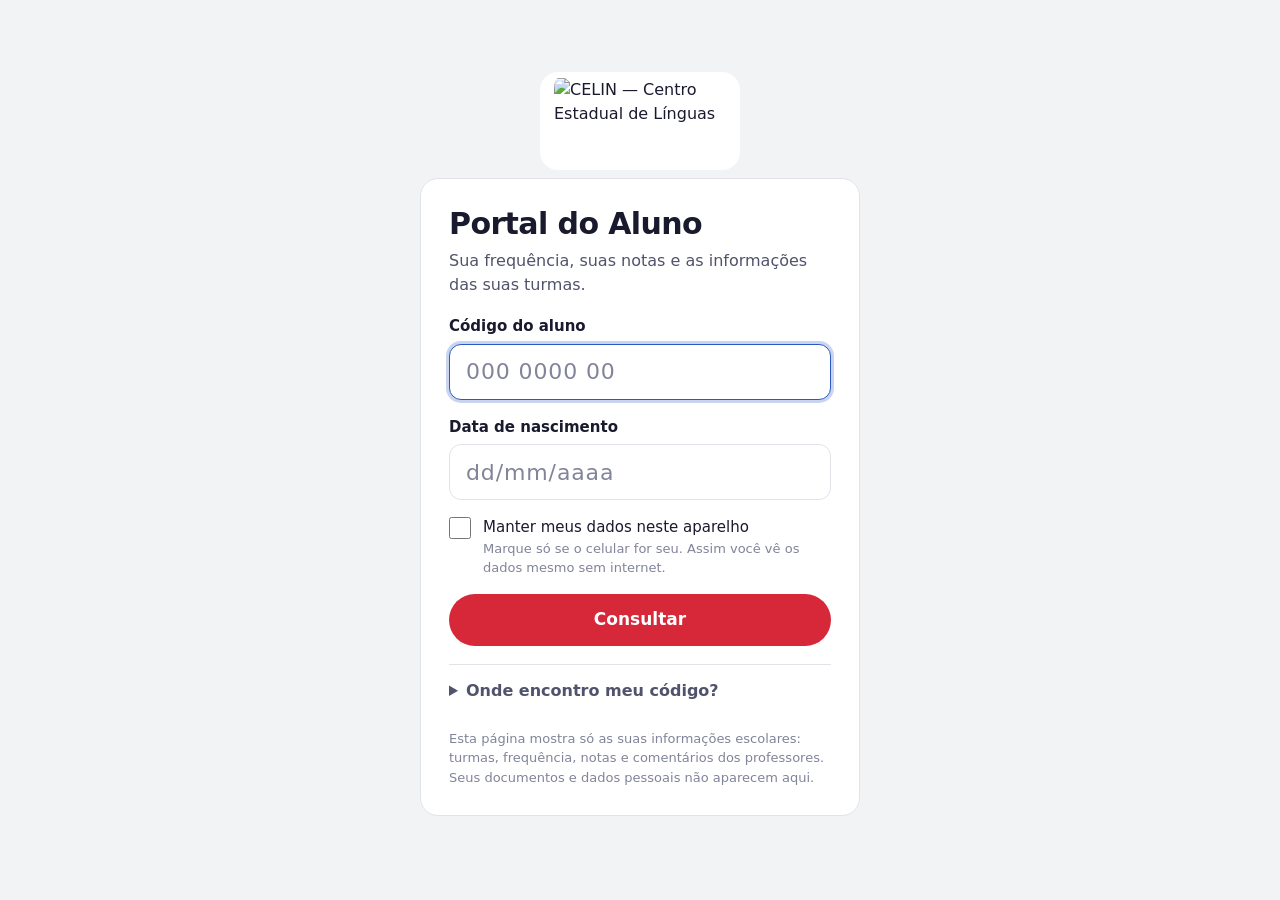
==== commit 6197493a: "Add files via upload" ====
--- a/index.html
+++ b/index.html
@@ -1,72 +1,137 @@
-<!DOCTYPE html>
+<!doctype html>
 <html lang="pt-BR">
 <head>
-  <meta charset="UTF-8" />
-  <meta name="viewport" content="width=device-width, initial-scale=1.0, maximum-scale=1.0" />
-  <meta name="theme-color" content="#0e0e0e" />
-  <meta name="description" content="Portal do Aluno — CELINPB" />
+  <meta charset="utf-8">
+  <meta name="viewport" content="width=device-width, initial-scale=1, viewport-fit=cover">
+  <meta http-equiv="Content-Security-Policy" content="default-src 'self'; script-src 'self'; style-src 'self' https://fonts.googleapis.com; font-src https://fonts.gstatic.com; img-src 'self' data:; connect-src 'self' https://kolomiisespdgaoukvbj.supabase.co; manifest-src 'self'; worker-src 'self'; base-uri 'self'; form-action 'none'; object-src 'none'">
+  <meta name="referrer" content="no-referrer">
   <title>Portal do Aluno — CELINPB</title>
-
-  <!-- Fontes -->
-  <link rel="preconnect" href="https://fonts.googleapis.com" />
-  <link rel="preconnect" href="https://fonts.gstatic.com" crossorigin />
-  <link href="https://fonts.googleapis.com/css2?family=DM+Sans:ital,opsz,wght@0,9..40,300;0,9..40,400;0,9..40,500;0,9..40,600;0,9..40,700;1,9..40,400&family=DM+Mono:wght@400;500&display=swap" rel="stylesheet" />
-
-  <!-- Ícones -->
-  <link rel="stylesheet" href="https://cdnjs.cloudflare.com/ajax/libs/font-awesome/6.5.0/css/all.min.css" />
-
-  <!-- Estilos (ordem importa) -->
-  <link rel="stylesheet" href="assets/css/tokens.css" />
-  <link rel="stylesheet" href="assets/css/base.css" />
-  <link rel="stylesheet" href="assets/css/components.css" />
-  <link rel="stylesheet" href="assets/css/layout.css" />
+  <meta name="description" content="Consulte a frequência, as notas e as informações das suas turmas no CELINPB.">
+  <meta name="theme-color" content="#1A1A2E">
+  <link rel="manifest" href="manifest.webmanifest">
+  <link rel="icon" type="image/png" href="icones/favicon.png">
+  <link rel="apple-touch-icon" href="icones/apple-touch-icon.png">
+  <meta name="apple-mobile-web-app-capable" content="yes">
+  <meta name="mobile-web-app-capable" content="yes">
+  <meta name="apple-mobile-web-app-status-bar-style" content="black-translucent">
+  <meta name="apple-mobile-web-app-title" content="CELIN Aluno">
+  <link rel="preconnect" href="https://fonts.googleapis.com">
+  <link rel="preconnect" href="https://fonts.gstatic.com" crossorigin>
+  <link rel="stylesheet" href="https://fonts.googleapis.com/css2?family=Lexend:wght@400;500;600;700&display=swap">
+  <link rel="stylesheet" href="estilo.css">
 </head>
 <body>
+  <a class="pular" href="#conteudo">Pular para o conteúdo</a>
 
-  <!-- Splash de carregamento -->
-  <div id="app-loading">
-    <div class="loading-inner">
-      <div class="loading-logo">
-        <span class="logo-sigla">C</span>
+  <!-- ===================== TELA 1 — ENTRAR ===================== -->
+  <main id="tela-entrar" class="tela entrar" hidden>
+    <div class="entrar-topo">
+      <img class="entrar-logo" src="icones/logo.png" alt="CELIN — Centro Estadual de Línguas" width="720" height="360">
+    </div>
+
+    <div class="entrar-caixa">
+      <h1 class="entrar-titulo">Portal do Aluno</h1>
+      <p class="entrar-sub">Sua frequência, suas notas e as informações das suas turmas.</p>
+
+      <p class="aviso aviso-info" id="entrar-motivo" hidden></p>
+
+      <form id="form-entrar" novalidate>
+        <div class="campo">
+          <label for="campo-codigo">Código do aluno</label>
+          <input id="campo-codigo" name="codigo" type="text" inputmode="numeric" autocomplete="username"
+                 placeholder="000 0000 00" maxlength="11" required aria-describedby="erro-codigo">
+          <p class="campo-erro" id="erro-codigo" hidden></p>
+        </div>
+
+        <div class="campo">
+          <label for="campo-nascimento">Data de nascimento</label>
+          <input id="campo-nascimento" name="nascimento" type="text" inputmode="numeric" autocomplete="bday"
+                 placeholder="dd/mm/aaaa" maxlength="10" required aria-describedby="erro-nascimento">
+          <p class="campo-erro" id="erro-nascimento" hidden></p>
+        </div>
+
+        <label class="marcar">
+          <input type="checkbox" id="campo-manter">
+          <span>Manter meus dados neste aparelho
+            <small>Marque só se o celular for seu. Assim você vê os dados mesmo sem internet.</small>
+          </span>
+        </label>
+
+        <p class="aviso aviso-erro" id="entrar-erro" role="alert" hidden></p>
+
+        <button class="botao botao-principal" type="submit" id="botao-entrar">
+          <span class="botao-texto">Consultar</span>
+          <span class="giro" aria-hidden="true"></span>
+        </button>
+      </form>
+
+      <details class="ajuda">
+        <summary>Onde encontro meu código?</summary>
+        <p>O código tem 9 números e foi enviado para o seu e-mail cadastrado na escola.
+           Se você não recebeu, procure a secretaria do CELINPB: ela informa o código depois de confirmar quem você é.</p>
+      </details>
+
+      <p class="privacidade">Esta página mostra só as suas informações escolares: turmas, frequência, notas e comentários dos professores.
+        Seus documentos e dados pessoais não aparecem aqui.</p>
+    </div>
+  </main>
+
+  <!-- ===================== TELA 2 — PAINEL ===================== -->
+  <div id="tela-painel" class="tela painel" hidden>
+    <header class="topo">
+      <div class="topo-pontos" aria-hidden="true"></div>
+      <div class="topo-linha">
+        <img class="topo-logo" src="icones/icone-192.png" alt="" width="40" height="40">
+        <div class="topo-acoes">
+          <button class="botao botao-topo" type="button" id="botao-boletim">Boletim</button>
+          <button class="botao botao-topo botao-topo-sec" type="button" id="botao-sair">Sair</button>
+        </div>
       </div>
-      <div class="loading-bar">
-        <div class="loading-bar-fill"></div>
+      <h1 class="topo-ola" id="painel-ola"></h1>
+      <p class="topo-codigo" id="painel-codigo"></p>
+      <p class="topo-dados" id="painel-atualizacao"></p>
+    </header>
+
+    <main id="conteudo" class="painel-corpo" tabindex="-1">
+      <p class="aviso aviso-atencao" id="aviso-acesso" hidden></p>
+
+      <div class="aviso aviso-info aviso-acao" id="aviso-desatualizado" hidden>
+        <span>Há dados mais recentes. Digite sua data de nascimento de novo para atualizar.</span>
+        <button class="botao botao-pequeno" type="button" id="botao-atualizar">Atualizar</button>
       </div>
-    </div>
+
+      <div class="aviso aviso-info aviso-acao" id="aviso-instalar" hidden>
+        <span id="aviso-instalar-texto">Instale o portal no seu celular para abrir com um toque.</span>
+        <span class="aviso-botoes">
+          <button class="botao botao-pequeno" type="button" id="botao-instalar" hidden>Instalar</button>
+          <button class="botao botao-pequeno botao-fantasma" type="button" id="botao-instalar-fechar">Agora não</button>
+        </span>
+      </div>
+
+      <nav class="atalhos" id="atalhos" aria-label="Suas turmas" hidden></nav>
+
+      <div id="turmas"></div>
+
+      <section class="rodape-bloco" id="bloco-eventos" hidden>
+        <h2>Próximos feriados e dias sem aula</h2>
+        <ul class="eventos" id="lista-eventos"></ul>
+      </section>
+
+      <section class="rodape-bloco">
+        <h2>Algum dado está errado?</h2>
+        <p>Fale com a secretaria do CELINPB.</p>
+        <p class="contato" id="contato-escola"></p>
+      </section>
+
+      <p class="rodape-versao" id="rodape-versao"></p>
+    </main>
   </div>
 
-  <!-- Container principal da SPA -->
-  <div id="app" class="hidden">
-    <header id="app-header" class="hidden"></header>
-    <main   id="app-content"></main>
-    <nav    id="app-nav"     class="hidden"></nav>
-  </div>
+  <div class="toast" id="toast" role="status" aria-live="polite" hidden></div>
 
-  <!-- Toasts -->
-  <div id="toast-container" aria-live="polite"></div>
+  <noscript><p class="aviso aviso-erro">Ative o JavaScript do navegador para usar o Portal do Aluno.</p></noscript>
 
-  <!-- Modal -->
-  <div id="modal-overlay" class="hidden">
-    <div id="modal-box">
-      <div id="modal-content"></div>
-    </div>
-  </div>
-
-  <!-- Scripts (ordem de dependência) -->
-  <script src="assets/js/config.js"></script>
-  <script src="assets/js/api.js"></script>
-  <script src="assets/js/auth.js"></script>
-  <script src="assets/js/components.js"></script>
-  <script src="assets/js/layout.js"></script>
-  <script src="assets/js/pages.js"></script>
-  <!-- Páginas de módulos (carregadas antes do router) -->
-  <script src="pages/admin.js"></script>
-  <script src="pages/avisos.js"></script>
-  <script src="pages/calendario.js"></script>
-  <script src="pages/turmas.js"></script>
-  <script src="pages/documentos.js"></script>
-  <script src="pages/rematricula.js"></script>
-  <script src="assets/js/router.js"></script>
-
+  <script src="config.js"></script>
+  <script src="app.js"></script>
 </body>
 </html>
--- a/estilo.css
+++ b/estilo.css
@@ -0,0 +1,372 @@
+/* =============================================================================
+   Portal do Aluno — CELINPB · estilo (mobile first)
+   ============================================================================= */
+
+:root {
+  --tinta: #1A1A2E;          /* faixa do topo, texto principal */
+  --fundo: #F2F3F5;
+  --superficie: #FFFFFF;
+  --linha: #E1E3E8;
+  --texto: #1A1A2E;
+  --texto-2: #50536B;
+  --texto-3: #81849A;
+  --vermelho: #D62839;       /* vermelho da logo */
+  --vermelho-escuro: #9E1C2C;
+  --ok: #1E8A6E;   --ok-fundo: #E3F4EE;
+  --atencao: #A86C0E; --atencao-fundo: #FBF0DA;
+  --ruim: #C8102E; --ruim-fundo: #FBE5E8;
+  --info-fundo: #E9ECF6;
+  --neutro-fundo: #ECEDF1;
+  --foco: #2B59C3;
+
+  --raio-g: 18px;
+  --raio-m: 12px;
+  --raio-p: 8px;
+  --fonte: 'Lexend', system-ui, -apple-system, 'Segoe UI', Roboto, sans-serif;
+  color-scheme: light;
+}
+
+@media (prefers-color-scheme: dark) {
+  :root {
+    --tinta: #0F1019;
+    --fundo: #14151F;
+    --superficie: #1D1E2B;
+    --linha: #2E3042;
+    --texto: #ECEDF3;
+    --texto-2: #B5B7C9;
+    --texto-3: #8487A0;
+    --vermelho: #FF5D6C;
+    --vermelho-escuro: #E0404F;
+    --ok: #4CC9A4;   --ok-fundo: #173229;
+    --atencao: #EDB34D; --atencao-fundo: #36290F;
+    --ruim: #FF6B7A; --ruim-fundo: #3A1A20;
+    --info-fundo: #232741;
+    --neutro-fundo: #262838;
+    --foco: #8FB0FF;
+    color-scheme: dark;
+  }
+}
+
+*, *::before, *::after { box-sizing: border-box; }
+html { -webkit-text-size-adjust: 100%; }
+body {
+  margin: 0;
+  background: var(--fundo);
+  color: var(--texto);
+  font-family: var(--fonte);
+  font-size: 16px;
+  line-height: 1.5;
+  overflow-wrap: anywhere;
+}
+[hidden] { display: none !important; }
+img { max-width: 100%; height: auto; }
+h1, h2, h3, p { margin: 0; }
+a { color: inherit; }
+button, input { font: inherit; color: inherit; }
+:focus-visible { outline: 3px solid var(--foco); outline-offset: 2px; border-radius: 4px; }
+
+.pular {
+  position: absolute; left: 8px; top: -60px; z-index: 10;
+  background: var(--superficie); padding: 8px 12px; border-radius: var(--raio-p);
+}
+.pular:focus { top: 8px; }
+
+.sr { position: absolute; width: 1px; height: 1px; overflow: hidden; clip: rect(0 0 0 0); white-space: nowrap; }
+
+/* ── Botões ─────────────────────────────────────────────────────────────── */
+.botao {
+  display: inline-flex; align-items: center; justify-content: center; gap: 8px;
+  min-height: 44px; padding: 0 18px;
+  border: 0; border-radius: 999px; cursor: pointer;
+  font-weight: 600; font-size: 15px; text-decoration: none;
+  -webkit-tap-highlight-color: transparent;
+}
+.botao:disabled { opacity: .6; cursor: default; }
+.botao-principal { width: 100%; min-height: 52px; background: var(--vermelho); color: #fff; font-size: 17px; }
+.botao-principal:active { background: var(--vermelho-escuro); }
+.botao-pequeno { min-height: 40px; padding: 0 14px; font-size: 14px; background: var(--tinta); color: #fff; }
+.botao-fantasma { background: transparent; color: var(--texto-2); }
+.botao-contorno { background: var(--superficie); color: var(--texto); border: 1.5px solid var(--linha); }
+
+.giro {
+  display: none; width: 18px; height: 18px; border-radius: 50%;
+  border: 2.5px solid rgba(255,255,255,.4); border-top-color: #fff;
+  animation: girar .7s linear infinite;
+}
+.carregando .giro { display: inline-block; }
+.carregando .botao-texto { opacity: .7; }
+@keyframes girar { to { transform: rotate(360deg); } }
+
+/* ── Avisos ─────────────────────────────────────────────────────────────── */
+.aviso { padding: 12px 14px; border-radius: var(--raio-m); font-size: 15px; }
+.aviso-erro { background: var(--ruim-fundo); color: var(--ruim); }
+.aviso-info { background: var(--info-fundo); color: var(--texto); }
+.aviso-atencao { background: var(--atencao-fundo); color: var(--texto); }
+.aviso-acao { display: flex; flex-wrap: wrap; align-items: center; gap: 10px 12px; justify-content: space-between; }
+.aviso-acao > span:first-child { flex: 1 1 200px; }
+.aviso-botoes { display: flex; gap: 6px; }
+
+/* =============================================================================
+   TELA 1 — ENTRAR
+   ============================================================================= */
+.entrar { min-height: 100vh; min-height: 100dvh; display: flex; flex-direction: column; }
+.entrar-topo {
+  display: flex; justify-content: center;
+  padding: max(28px, env(safe-area-inset-top)) 16px 8px;
+}
+.entrar-logo {
+  width: 200px;
+  background: #fff; border-radius: var(--raio-g); padding: 6px 14px;
+}
+.entrar-caixa {
+  width: 100%; max-width: 440px; margin: 0 auto;
+  padding: 12px 16px max(32px, env(safe-area-inset-bottom));
+  display: flex; flex-direction: column; gap: 18px;
+}
+.entrar-titulo { font-size: 30px; line-height: 1.15; font-weight: 700; letter-spacing: -.02em; }
+.entrar-sub { color: var(--texto-2); margin-top: -10px; }
+
+#form-entrar { display: flex; flex-direction: column; gap: 16px; }
+.campo { display: flex; flex-direction: column; gap: 6px; }
+.campo label { font-weight: 600; font-size: 15px; }
+.campo input {
+  width: 100%; height: 56px; padding: 0 16px;
+  border: 1.5px solid var(--linha); border-radius: var(--raio-m);
+  background: var(--superficie);
+  font-size: 22px; letter-spacing: .06em; font-variant-numeric: tabular-nums;
+}
+.campo input::placeholder { color: var(--texto-3); letter-spacing: .04em; }
+.campo input:focus { border-color: var(--foco); outline: none; box-shadow: 0 0 0 3px color-mix(in srgb, var(--foco) 25%, transparent); }
+.campo input[aria-invalid="true"] { border-color: var(--ruim); }
+.campo-erro { color: var(--ruim); font-size: 14px; }
+
+.marcar { display: flex; gap: 12px; align-items: flex-start; cursor: pointer; font-size: 15px; }
+.marcar input { width: 22px; height: 22px; margin: 1px 0 0; accent-color: var(--vermelho); flex: none; }
+.marcar small { display: block; color: var(--texto-3); font-size: 13px; }
+
+.ajuda { border-top: 1px solid var(--linha); padding-top: 14px; }
+.ajuda summary { cursor: pointer; font-weight: 600; color: var(--texto-2); min-height: 32px; }
+.ajuda p { margin-top: 8px; color: var(--texto-2); font-size: 15px; }
+.privacidade { font-size: 13px; color: var(--texto-3); }
+
+/* =============================================================================
+   TELA 2 — PAINEL
+   ============================================================================= */
+.topo {
+  position: relative; overflow: hidden;
+  background: var(--tinta); color: #fff;
+  padding: max(14px, env(safe-area-inset-top)) 16px 22px;
+}
+/* Pontos da esfera da logo, no canto do topo */
+.topo-pontos {
+  position: absolute; right: -60px; top: -96px; width: 220px; height: 220px; border-radius: 50%;
+  background: radial-gradient(circle, rgba(214,40,57,.55) 2.2px, transparent 2.8px) 0 0 / 13px 13px;
+  -webkit-mask-image: radial-gradient(circle at 30% 75%, #000 15%, transparent 60%);
+          mask-image: radial-gradient(circle at 30% 75%, #000 15%, transparent 60%);
+  pointer-events: none;
+}
+.topo-linha { position: relative; display: flex; align-items: center; justify-content: space-between; gap: 12px; }
+.topo-logo { width: 40px; height: 40px; border-radius: 10px; background: #fff; }
+.topo-acoes { display: flex; gap: 6px; }
+.botao-topo { min-height: 40px; padding: 0 14px; font-size: 14px; background: #fff; color: #1A1A2E; }
+.botao-topo-sec { background: rgba(255,255,255,.12); color: #fff; }
+.topo-ola { position: relative; margin-top: 18px; font-size: 26px; line-height: 1.2; font-weight: 600; letter-spacing: -.015em; }
+.topo-codigo { position: relative; color: rgba(255,255,255,.75); font-variant-numeric: tabular-nums; letter-spacing: .04em; }
+.topo-dados { position: relative; margin-top: 10px; font-size: 13px; color: rgba(255,255,255,.62); }
+
+.painel-corpo {
+  width: 100%; max-width: 680px; margin: 0 auto;
+  padding: 16px 16px max(28px, env(safe-area-inset-bottom));
+  display: flex; flex-direction: column; gap: 16px;
+}
+.painel-corpo:focus { outline: none; }
+
+/* Atalhos para as turmas */
+.atalhos { display: flex; gap: 8px; overflow-x: auto; padding-bottom: 2px; scrollbar-width: none; margin: 0 -16px; padding-inline: 16px; }
+.atalhos::-webkit-scrollbar { display: none; }
+.atalho {
+  flex: none; display: inline-flex; align-items: center; gap: 6px;
+  min-height: 38px; padding: 0 14px; border-radius: 999px;
+  background: var(--superficie); border: 1.5px solid var(--linha);
+  font-size: 14px; font-weight: 500; text-decoration: none; white-space: nowrap;
+}
+.atalho-inativo { color: var(--texto-3); }
+
+#turmas { display: flex; flex-direction: column; gap: 16px; }
+
+/* ── Cartão de turma ────────────────────────────────────────────────────── */
+.turma {
+  background: var(--superficie); border-radius: var(--raio-g);
+  border: 1px solid var(--linha);
+  scroll-margin-top: 12px;
+}
+.turma-cab { padding: 18px 18px 14px; display: flex; flex-direction: column; gap: 4px; }
+.turma-linha1 { display: flex; justify-content: space-between; align-items: flex-start; gap: 10px; }
+.turma-idioma { font-size: 14px; color: var(--vermelho); font-weight: 600; }
+.turma-nome { font-size: 21px; line-height: 1.25; font-weight: 600; letter-spacing: -.01em; }
+.turma-info { color: var(--texto-2); font-size: 15px; }
+.turma-cod { color: var(--texto-3); font-size: 13px; font-variant-numeric: tabular-nums; }
+
+.selo {
+  flex: none; display: inline-flex; align-items: center;
+  padding: 4px 10px; border-radius: 999px; font-size: 13px; font-weight: 600; white-space: nowrap;
+}
+.selo-ok { background: var(--ok-fundo); color: var(--ok); }
+.selo-atencao { background: var(--atencao-fundo); color: var(--atencao); }
+.selo-ruim { background: var(--ruim-fundo); color: var(--ruim); }
+.selo-neutro { background: var(--neutro-fundo); color: var(--texto-2); }
+
+.turma-resumida .turma-cab { padding-bottom: 18px; }
+.turma-resumida .turma-nome { font-size: 18px; color: var(--texto-2); }
+.turma-nota { color: var(--texto-2); font-size: 15px; margin-top: 6px; }
+
+/* Seções (acordeão) */
+.secao { border-top: 1px solid var(--linha); }
+.secao > summary {
+  list-style: none; cursor: pointer;
+  display: flex; align-items: center; justify-content: space-between; gap: 12px;
+  min-height: 56px; padding: 12px 18px;
+  font-weight: 600; font-size: 17px;
+}
+.secao > summary::-webkit-details-marker { display: none; }
+.secao > summary::after {
+  content: ''; flex: none; width: 10px; height: 10px; margin-right: 4px;
+  border-right: 2.5px solid var(--texto-3); border-bottom: 2.5px solid var(--texto-3);
+  transform: rotate(45deg) translateY(-3px); transition: transform .2s;
+}
+.secao[open] > summary::after { transform: rotate(-135deg) translateY(-1px); }
+.secao-resumo { margin-left: auto; font-weight: 500; font-size: 14px; color: var(--texto-3); white-space: nowrap; }
+.secao-corpo { padding: 0 18px 20px; display: flex; flex-direction: column; gap: 14px; }
+
+/* ── Frequência ─────────────────────────────────────────────────────────── */
+.freq-numero { display: flex; align-items: baseline; gap: 10px; flex-wrap: wrap; }
+.freq-pct { font-size: 52px; line-height: 1; font-weight: 600; letter-spacing: -.03em; font-variant-numeric: tabular-nums; }
+.freq-pct small { font-size: 26px; font-weight: 500; }
+.freq-legenda { color: var(--texto-2); font-size: 15px; }
+.freq-OK .freq-pct { color: var(--ok); }
+.freq-ATENCAO .freq-pct { color: var(--atencao); }
+.freq-ABAIXO .freq-pct { color: var(--ruim); }
+.freq-SEM_REGISTRO .freq-pct { color: var(--texto-3); }
+
+.regua { position: relative; height: 12px; border-radius: 999px; background: var(--neutro-fundo); margin: 6px 0 22px; }
+.regua-barra { position: absolute; left: 0; top: 0; bottom: 0; border-radius: 999px; background: var(--texto-3); }
+.freq-OK .regua-barra { background: var(--ok); }
+.freq-ATENCAO .regua-barra { background: var(--atencao); }
+.freq-ABAIXO .regua-barra { background: var(--ruim); }
+.regua-marca { position: absolute; left: 75%; top: -5px; bottom: -5px; width: 3px; border-radius: 2px; background: var(--texto); }
+.regua-marca span {
+  position: absolute; top: 24px; left: 50%; transform: translateX(-50%);
+  font-size: 12px; color: var(--texto-2); white-space: nowrap;
+}
+
+/* Uma bolinha por aula — como os pontos da logo */
+.pontos { display: flex; flex-wrap: wrap; gap: 6px; }
+.ponto { width: 16px; height: 16px; border-radius: 50%; background: var(--neutro-fundo); }
+.ponto-P { background: var(--ok); }
+.ponto-F { background: var(--ruim); }
+.ponto-J { background: var(--atencao); }
+.ponto-SEM_REGISTRO { background: transparent; border: 2px dashed var(--texto-3); }
+.ponto-PREVISTA { background: transparent; border: 2px solid var(--linha); }
+.pontos-legenda { display: flex; flex-wrap: wrap; gap: 4px 14px; font-size: 13px; color: var(--texto-2); }
+.pontos-legenda span { display: inline-flex; align-items: center; gap: 6px; }
+.pontos-legenda .ponto { width: 12px; height: 12px; }
+
+.freq-msg { font-size: 16px; }
+.freq-msg strong { font-weight: 600; }
+.freq-msg.ruim { color: var(--ruim); }
+
+.contagens { display: grid; grid-template-columns: repeat(2, minmax(0, 1fr)); gap: 8px; }
+.contagem { background: var(--fundo); border-radius: var(--raio-m); padding: 10px 12px; }
+.contagem b { display: block; font-size: 22px; font-weight: 600; font-variant-numeric: tabular-nums; line-height: 1.2; }
+.contagem span { font-size: 13px; color: var(--texto-2); }
+
+.aulas { border: 1px solid var(--linha); border-radius: var(--raio-m); }
+.aulas > summary { list-style: none; cursor: pointer; min-height: 48px; display: flex; align-items: center; justify-content: space-between; padding: 0 14px; font-weight: 600; }
+.aulas > summary::-webkit-details-marker { display: none; }
+.aulas > summary::after { content: 'Ver'; font-size: 14px; color: var(--vermelho); }
+.aulas[open] > summary::after { content: 'Fechar'; }
+.aulas-lista { list-style: none; margin: 0; padding: 0 14px 6px; }
+.aula { padding: 12px 0; border-top: 1px solid var(--linha); display: grid; grid-template-columns: auto 1fr; gap: 2px 12px; }
+.aula-data { font-weight: 600; font-variant-numeric: tabular-nums; }
+.aula-dia { font-size: 13px; color: var(--texto-3); font-weight: 400; display: block; }
+.aula-reg { justify-self: start; }
+.aula-conteudo { grid-column: 1 / -1; color: var(--texto-2); font-size: 15px; }
+.aula-obs { grid-column: 1 / -1; font-size: 14px; color: var(--texto-2); font-style: italic; }
+.aulas-futuras { padding: 10px 0 8px; border-top: 1px solid var(--linha); font-size: 14px; color: var(--texto-2); }
+.aulas-futuras b { display: block; color: var(--texto); font-weight: 600; margin-bottom: 4px; }
+.regra { font-size: 13px; color: var(--texto-3); }
+
+/* ── Notas ──────────────────────────────────────────────────────────────── */
+.comp { display: flex; flex-direction: column; gap: 8px; }
+.comp + .comp { border-top: 1px dashed var(--linha); padding-top: 14px; }
+.comp-cab { display: flex; align-items: center; justify-content: space-between; gap: 10px; }
+.comp-nome { font-weight: 600; }
+.notas-linha { display: flex; flex-wrap: wrap; gap: 8px; }
+.nota { min-width: 76px; flex: 1 1 76px; background: var(--fundo); border-radius: var(--raio-m); padding: 8px 10px; }
+.nota span { display: block; font-size: 12px; color: var(--texto-3); }
+.nota b { font-size: 22px; font-weight: 600; font-variant-numeric: tabular-nums; }
+.nota-media { background: var(--neutro-fundo); }
+.nota-media.ok b { color: var(--ok); }
+.nota-media.ruim b { color: var(--ruim); }
+.vazio { color: var(--texto-3); }
+
+/* ── Comentários ────────────────────────────────────────────────────────── */
+.comentario { border-left: 3px solid var(--vermelho); padding: 2px 0 2px 12px; }
+.comentario span { display: block; font-size: 13px; color: var(--texto-3); }
+
+/* ── Turma e professor ──────────────────────────────────────────────────── */
+.prof { display: flex; flex-direction: column; gap: 10px; }
+.prof-nome { font-weight: 600; font-size: 17px; }
+.prof-nome span { display: block; font-size: 13px; font-weight: 400; color: var(--texto-3); }
+.links { display: grid; grid-template-columns: 1fr; gap: 8px; }
+.link-botao {
+  display: flex; align-items: center; gap: 12px;
+  min-height: 52px; padding: 0 16px; border-radius: var(--raio-m);
+  background: var(--fundo); text-decoration: none; font-weight: 600;
+}
+.link-botao i { font-style: normal; width: 28px; height: 28px; border-radius: 8px; display: grid; place-items: center; color: #fff; font-size: 13px; font-weight: 700; flex: none; }
+.ic-email { background: var(--vermelho); }
+.ic-meet { background: #1E8E3E; }
+.ic-classroom { background: #F29900; }
+.ic-whatsapp { background: #128C4B; }
+.datas-turma { font-size: 14px; color: var(--texto-2); }
+
+/* ── Rodapé ─────────────────────────────────────────────────────────────── */
+.rodape-bloco { padding: 4px 2px; display: flex; flex-direction: column; gap: 6px; }
+.rodape-bloco h2 { font-size: 17px; font-weight: 600; }
+.rodape-bloco p { color: var(--texto-2); }
+.eventos { list-style: none; margin: 0; padding: 0; }
+.eventos li { display: flex; gap: 12px; padding: 8px 0; border-bottom: 1px solid var(--linha); }
+.eventos b { flex: none; width: 92px; font-weight: 600; font-variant-numeric: tabular-nums; }
+.contato a { display: inline-block; margin-right: 14px; padding: 6px 0; }
+.rodape-versao { font-size: 12px; color: var(--texto-3); text-align: center; }
+
+/* ── Toast ──────────────────────────────────────────────────────────────── */
+.toast {
+  position: fixed; left: 16px; right: 16px; bottom: max(16px, env(safe-area-inset-bottom)); z-index: 20;
+  max-width: 480px; margin: 0 auto;
+  display: flex; align-items: center; justify-content: space-between; gap: 12px;
+  background: #1A1A2E; color: #fff; padding: 12px 14px; border-radius: var(--raio-m);
+  box-shadow: 0 8px 28px rgba(0,0,0,.25);
+}
+.toast .botao { background: #fff; color: #1A1A2E; min-height: 36px; }
+
+/* =============================================================================
+   Telas maiores
+   ============================================================================= */
+@media (min-width: 640px) {
+  .entrar { justify-content: center; }
+  .entrar-caixa {
+    background: var(--superficie); border: 1px solid var(--linha); border-radius: var(--raio-g);
+    padding: 28px; margin-bottom: 40px;
+  }
+  .topo { padding: 18px 24px 26px; }
+  .topo > * { max-width: 680px; margin-left: auto; margin-right: auto; }
+  .topo-pontos { max-width: none; right: calc(50% - 400px); }
+  .contagens { grid-template-columns: repeat(4, minmax(0, 1fr)); }
+  .links { grid-template-columns: repeat(2, 1fr); }
+}
+
+@media (prefers-reduced-motion: reduce) {
+  *, *::before, *::after { animation-duration: .01ms !important; transition-duration: .01ms !important; scroll-behavior: auto !important; }
+}
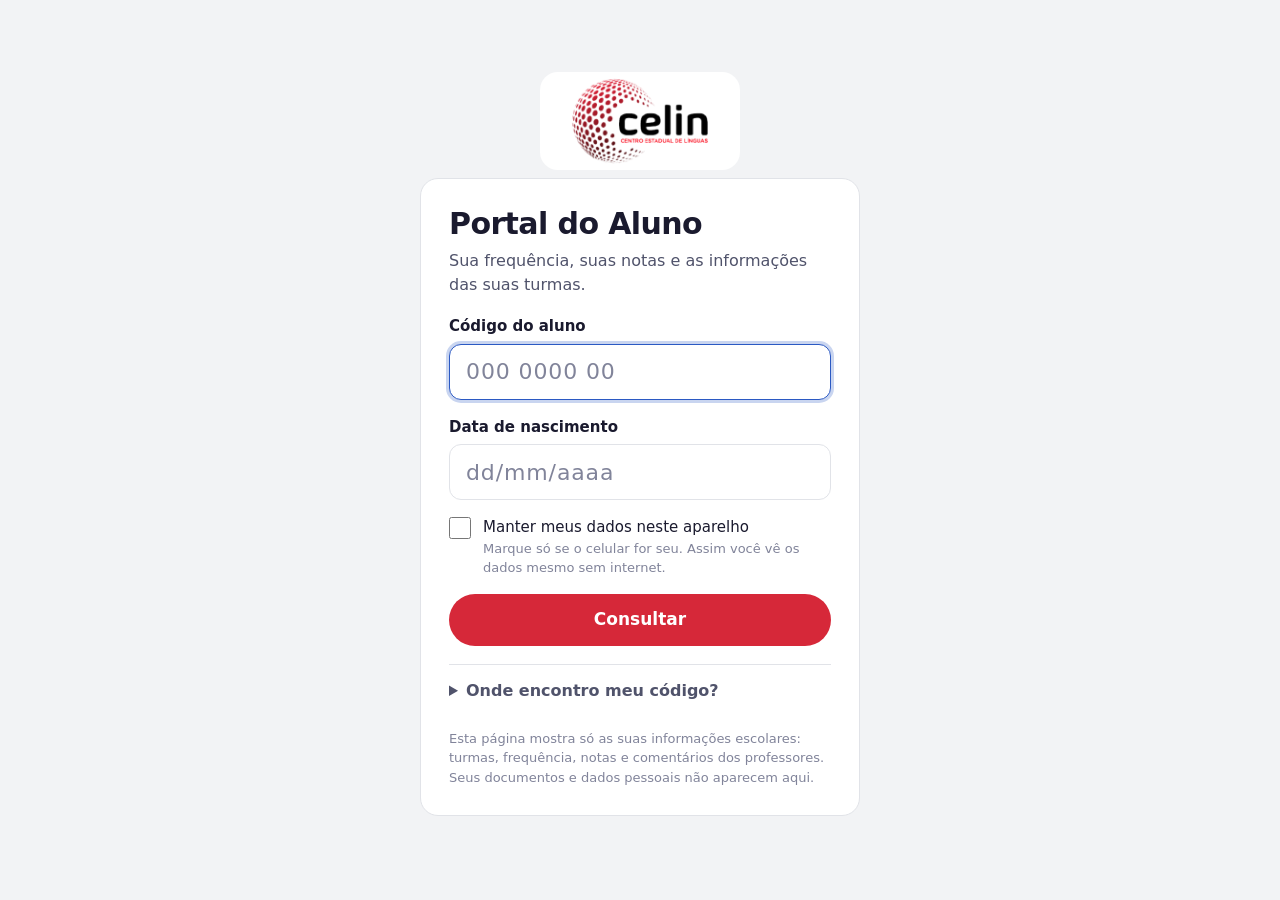
==== commit eb4bd480: "Remove commented-out paragraph in footer section" ====
--- a/index.html
+++ b/index.html
@@ -120,7 +120,7 @@
       <section class="rodape-bloco">
         <h2>Algum dado está errado?</h2>
         <p>Fale com a secretaria do CELINPB.</p>
-        <p class="contato" id="contato-escola"></p>
+<!--         <p class="contato" id="contato-escola"></p> -->
       </section>
 
       <p class="rodape-versao" id="rodape-versao"></p>
